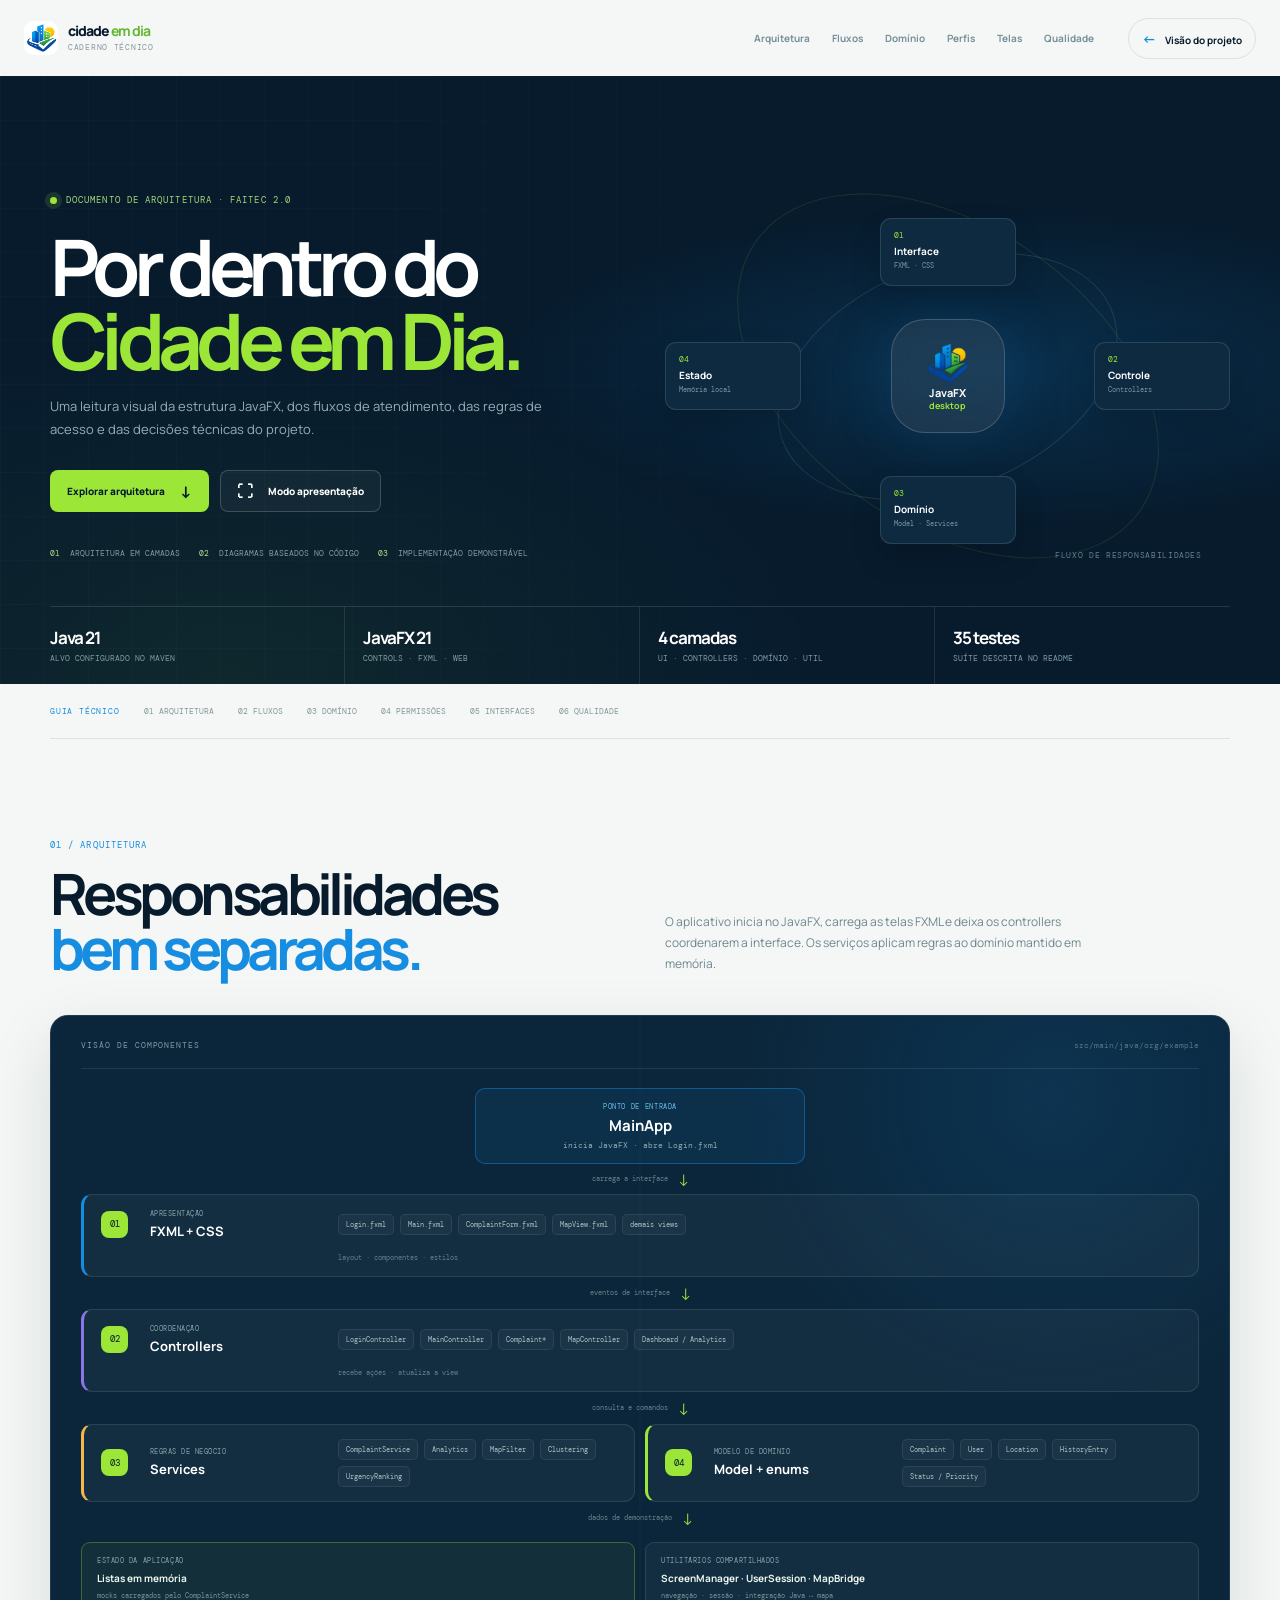
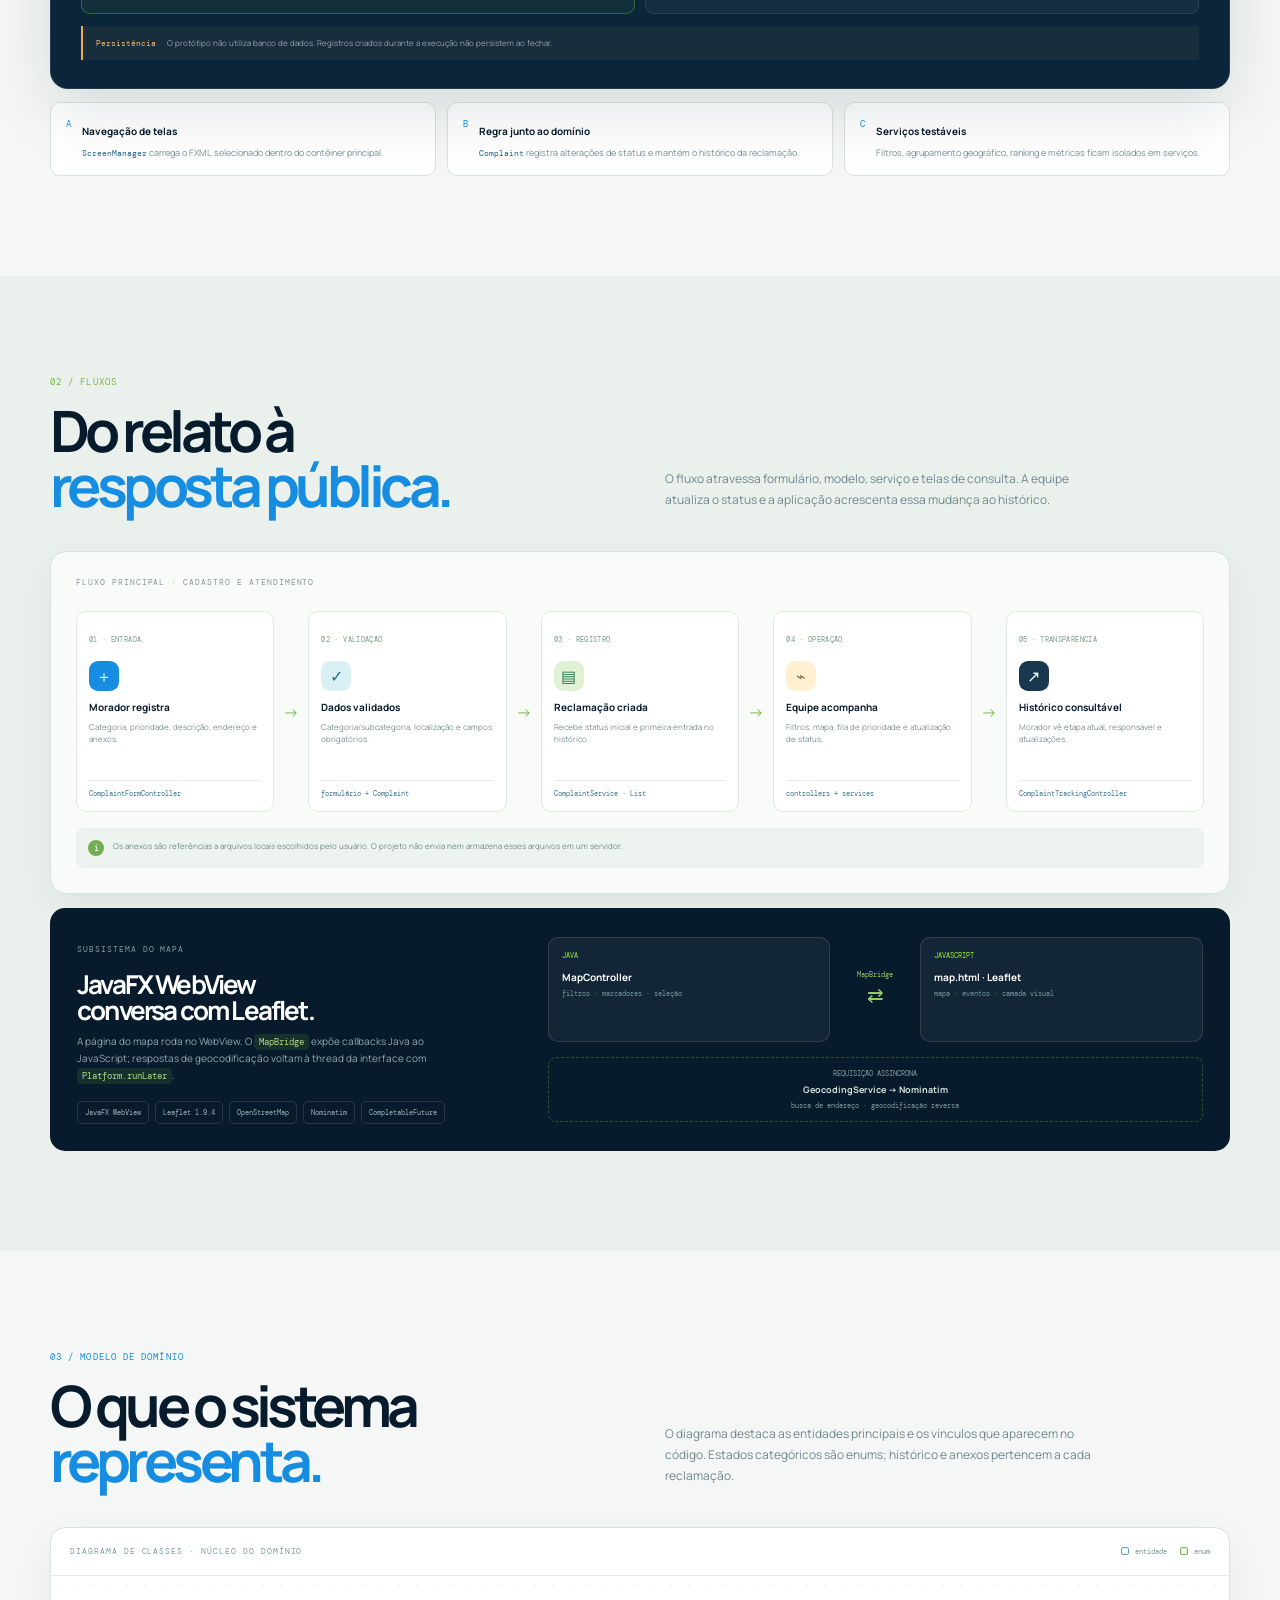
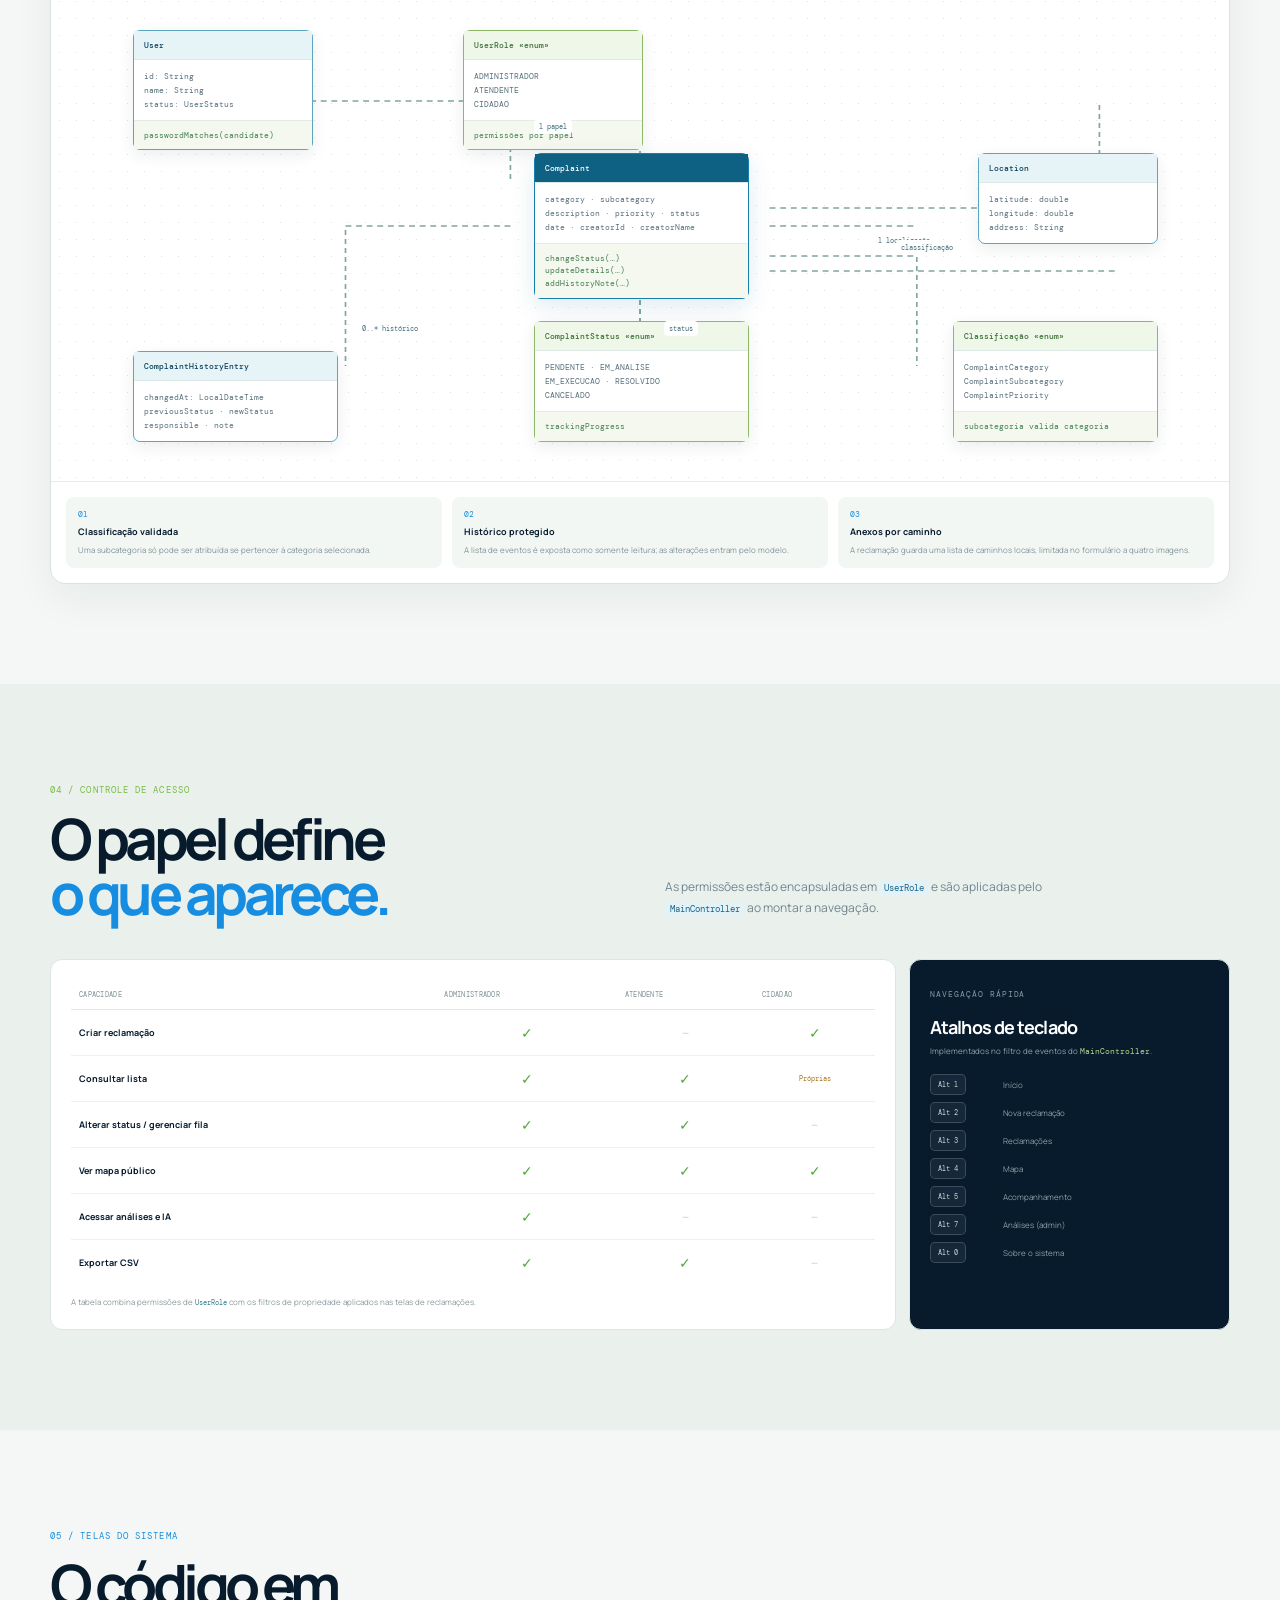
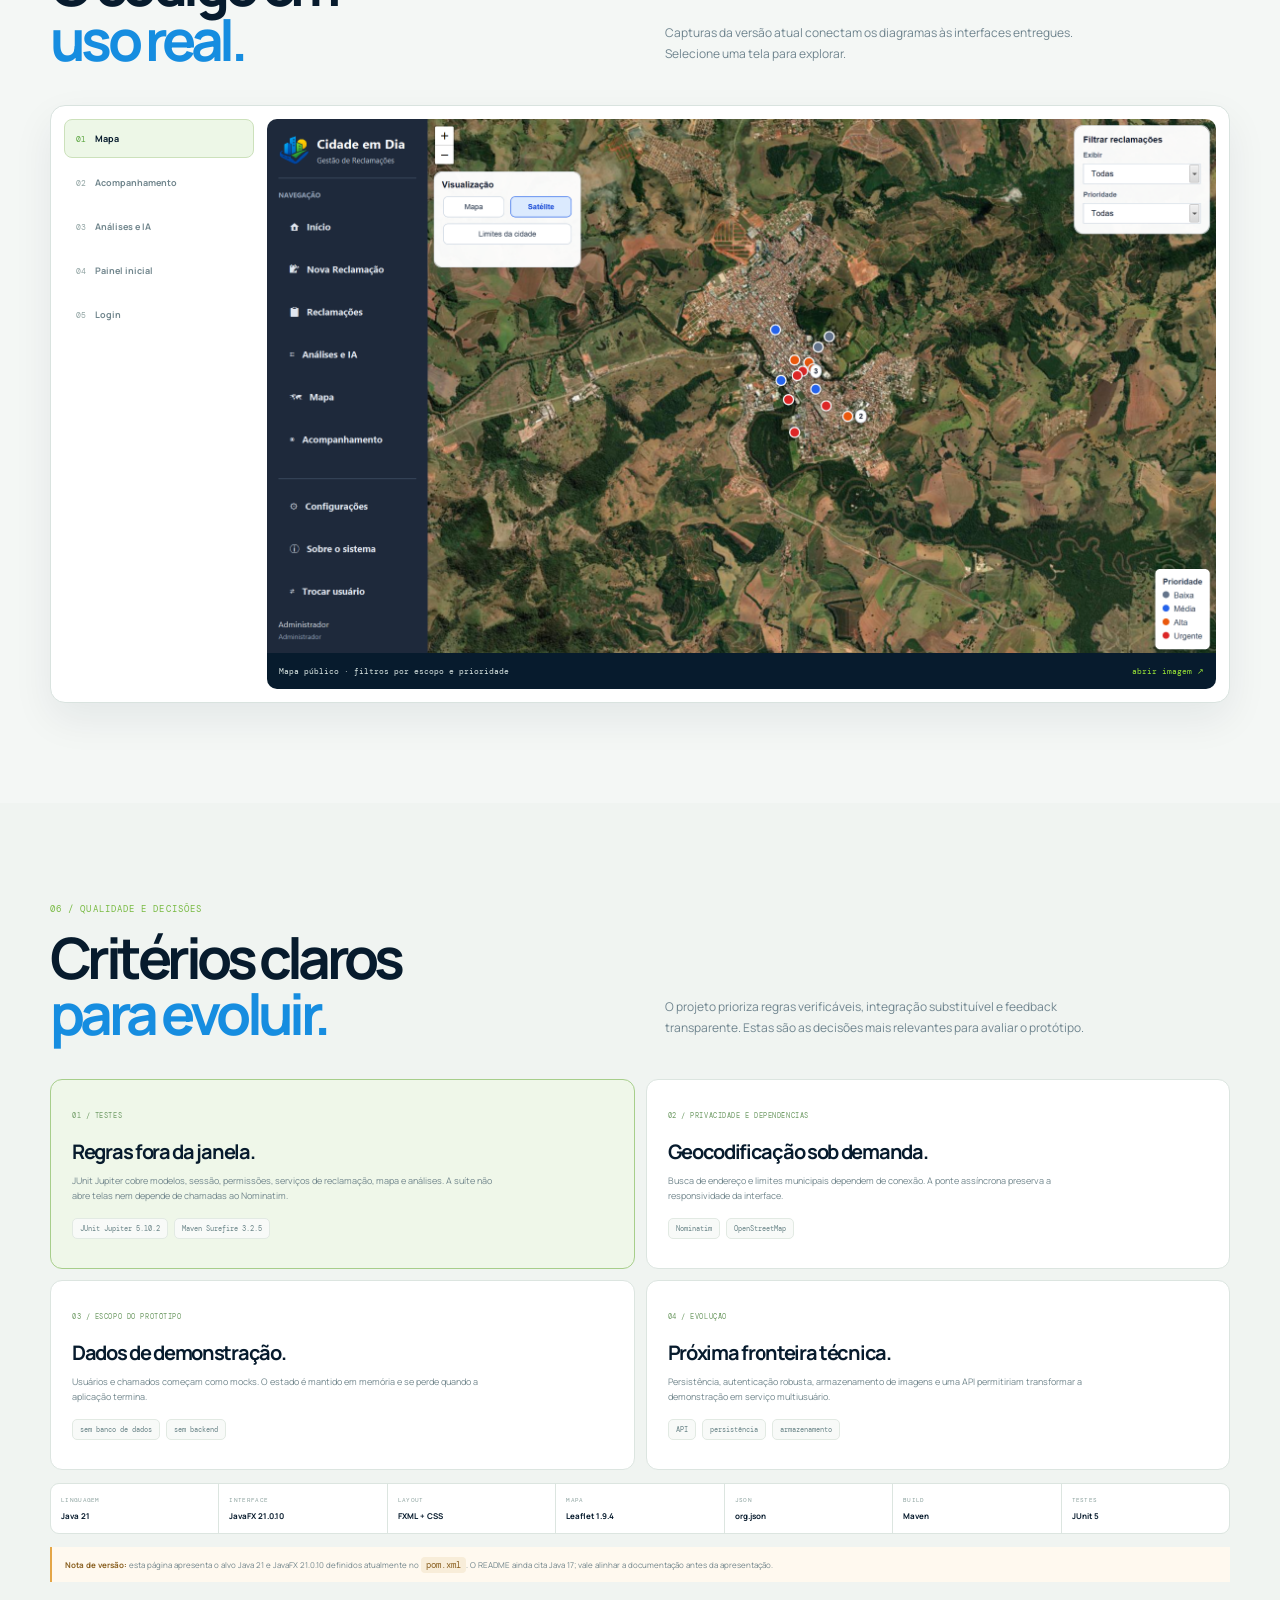
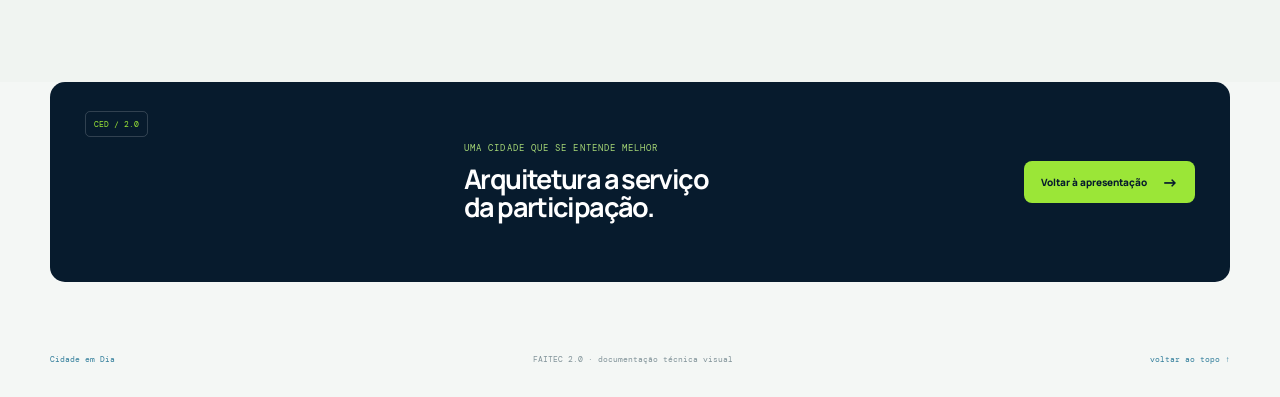
==== site/tecnico.html @ b96d5f88 "feat: add technical documentation and interactive screen viewer for Cidade em Dia project - Created " ====
<!doctype html>
<html lang="pt-BR">
  <head>
    <meta charset="UTF-8" />
    <meta name="viewport" content="width=device-width, initial-scale=1.0" />
    <meta name="description" content="Arquitetura, diagramas, modelos, fluxos e telas do projeto Cidade em Dia." />
    <meta name="theme-color" content="#071b2d" />
    <title>Visão técnica — Cidade em Dia</title>
    <link rel="stylesheet" href="tech.css" />
  </head>
  <body>
    <header class="tech-header">
      <a class="tech-brand" href="index.html" aria-label="Cidade em Dia — voltar ao site">
        <span class="tech-brand-icon"><img src="../src/main/resources/images/logoSemNome.png" alt="" /></span>
        <span>cidade <b>em dia</b><small>caderno técnico</small></span>
      </a>
      <button class="tech-menu-toggle" type="button" aria-expanded="false" aria-controls="tech-nav"><span></span><span></span><span></span><span class="sr-only">Abrir navegação</span></button>
      <nav class="tech-nav" id="tech-nav" aria-label="Navegação técnica">
        <a href="#arquitetura">Arquitetura</a><a href="#fluxos">Fluxos</a><a href="#dominio">Domínio</a><a href="#perfis">Perfis</a><a href="#telas">Telas</a><a href="#qualidade">Qualidade</a>
      </nav>
      <a class="back-link" href="index.html"><span aria-hidden="true">←</span> Visão do projeto</a>
    </header>

    <main>
      <section class="tech-hero" id="topo">
        <div class="hero-grid-lines" aria-hidden="true"></div>
        <div class="tech-shell hero-layout">
          <div class="hero-copy reveal">
            <div class="tech-eyebrow"><span></span> documento de arquitetura · faitec 2.0</div>
            <h1>Por dentro do<br /><em>Cidade em Dia.</em></h1>
            <p>Uma leitura visual da estrutura JavaFX, dos fluxos de atendimento, das regras de acesso e das decisões técnicas do projeto.</p>
            <div class="hero-buttons"><a class="tech-button tech-button-green" href="#arquitetura">Explorar arquitetura <span>↓</span></a><button class="tech-button tech-button-outline" type="button" id="presentation-toggle"><span>⛶</span> Modo apresentação</button></div>
            <div class="hero-meta"><span><i>01</i> arquitetura em camadas</span><span><i>02</i> diagramas baseados no código</span><span><i>03</i> implementação demonstrável</span></div>
          </div>
          <div class="hero-orbit reveal reveal-delay" aria-label="Resumo da arquitetura do sistema">
            <div class="orbit-ring ring-a"></div><div class="orbit-ring ring-b"></div>
            <div class="orbit-core"><img src="../src/main/resources/images/logoSemNome.png" alt="" /><span>JavaFX<br /><b>desktop</b></span></div>
            <div class="orbit-node node-view"><span>01</span><b>Interface</b><small>FXML · CSS</small></div>
            <div class="orbit-node node-control"><span>02</span><b>Controle</b><small>Controllers</small></div>
            <div class="orbit-node node-domain"><span>03</span><b>Domínio</b><small>Model · Services</small></div>
            <div class="orbit-node node-data"><span>04</span><b>Estado</b><small>Memória local</small></div>
            <span class="orbit-caption">fluxo de responsabilidades</span>
          </div>
        </div>
        <div class="tech-shell metric-rail reveal"><div><strong>Java 21</strong><span>alvo configurado no Maven</span></div><div><strong>JavaFX 21</strong><span>Controls · FXML · Web</span></div><div><strong>4 camadas</strong><span>UI · controllers · domínio · util</span></div><div><strong>35 testes</strong><span>suíte descrita no README</span></div></div>
      </section>

      <div class="tech-shell section-index"><span>GUIA TÉCNICO</span><a href="#arquitetura">01 arquitetura</a><a href="#fluxos">02 fluxos</a><a href="#dominio">03 domínio</a><a href="#perfis">04 permissões</a><a href="#telas">05 interfaces</a><a href="#qualidade">06 qualidade</a></div>

      <section class="tech-section tech-shell" id="arquitetura">
        <div class="section-intro reveal"><div class="tech-eyebrow eyebrow-blue">01 / arquitetura</div><h2>Responsabilidades<br /><em>bem separadas.</em></h2><p>O aplicativo inicia no JavaFX, carrega as telas FXML e deixa os controllers coordenarem a interface. Os serviços aplicam regras ao domínio mantido em memória.</p></div>
        <div class="architecture-board reveal">
          <div class="arch-top"><span class="board-label">VISÃO DE COMPONENTES</span><span class="board-path">src/main/java/org/example</span></div>
          <div class="arch-start"><span class="arch-step">PONTO DE ENTRADA</span><strong>MainApp</strong><small>inicia JavaFX · abre Login.fxml</small></div>
          <div class="arch-arrow down-arrow"><span>carrega a interface</span><i>↓</i></div>
          <div class="arch-layer layer-ui"><div class="layer-number">01</div><div class="layer-title"><span>APRESENTAÇÃO</span><strong>FXML + CSS</strong></div><div class="layer-items"><span>Login.fxml</span><span>Main.fxml</span><span>ComplaintForm.fxml</span><span>MapView.fxml</span><span>demais views</span></div><div class="layer-note">layout · componentes · estilos</div></div>
          <div class="arch-arrow"><span>eventos de interface</span><i>↓</i></div>
          <div class="arch-layer layer-controller"><div class="layer-number">02</div><div class="layer-title"><span>COORDENAÇÃO</span><strong>Controllers</strong></div><div class="layer-items"><span>LoginController</span><span>MainController</span><span>Complaint*</span><span>MapController</span><span>Dashboard / Analytics</span></div><div class="layer-note">recebe ações · atualiza a view</div></div>
          <div class="arch-arrow"><span>consulta e comandos</span><i>↓</i></div>
          <div class="arch-split">
            <div class="arch-layer layer-service"><div class="layer-number">03</div><div class="layer-title"><span>REGRAS DE NEGÓCIO</span><strong>Services</strong></div><div class="layer-items"><span>ComplaintService</span><span>Analytics</span><span>MapFilter</span><span>Clustering</span><span>UrgencyRanking</span></div></div>
            <div class="arch-layer layer-model"><div class="layer-number">04</div><div class="layer-title"><span>MODELO DE DOMÍNIO</span><strong>Model + enums</strong></div><div class="layer-items"><span>Complaint</span><span>User</span><span>Location</span><span>HistoryEntry</span><span>Status / Priority</span></div></div>
          </div>
          <div class="arch-arrow"><span>dados de demonstração</span><i>↓</i></div>
          <div class="arch-bottom">
            <div class="memory-node"><span>ESTADO DA APLICAÇÃO</span><strong>Listas em memória</strong><small>mocks carregados pelo ComplaintService</small></div>
            <div class="support-node"><span>UTILITÁRIOS COMPARTILHADOS</span><strong>ScreenManager · UserSession · MapBridge</strong><small>navegação · sessão · integração Java ↔ mapa</small></div>
          </div>
          <div class="arch-side-note"><b>Persistência</b><span>O protótipo não utiliza banco de dados. Registros criados durante a execução não persistem ao fechar.</span></div>
        </div>
        <div class="architecture-notes"><article><span>A</span><div><strong>Navegação de telas</strong><p><code>ScreenManager</code> carrega o FXML selecionado dentro do contêiner principal.</p></div></article><article><span>B</span><div><strong>Regra junto ao domínio</strong><p><code>Complaint</code> registra alterações de status e mantém o histórico da reclamação.</p></div></article><article><span>C</span><div><strong>Serviços testáveis</strong><p>Filtros, agrupamento geográfico, ranking e métricas ficam isolados em serviços.</p></div></article></div>
      </section>

      <section class="tech-section flow-section" id="fluxos"><div class="tech-shell">
        <div class="section-intro reveal"><div class="tech-eyebrow eyebrow-green">02 / fluxos</div><h2>Do relato à<br /><em>resposta pública.</em></h2><p>O fluxo atravessa formulário, modelo, serviço e telas de consulta. A equipe atualiza o status e a aplicação acrescenta essa mudança ao histórico.</p></div>
        <div class="flow-board reveal"><div class="board-label">FLUXO PRINCIPAL · CADASTRO E ATENDIMENTO</div><div class="flow-steps"><article class="flow-step"><span>01 · ENTRADA</span><div class="flow-icon icon-citizen">＋</div><strong>Morador registra</strong><p>Categoria, prioridade, descrição, endereço e anexos.</p><small>ComplaintFormController</small></article><i class="flow-connector">→</i><article class="flow-step"><span>02 · VALIDAÇÃO</span><div class="flow-icon icon-form">✓</div><strong>Dados validados</strong><p>Categoria/subcategoria, localização e campos obrigatórios.</p><small>formulário + Complaint</small></article><i class="flow-connector">→</i><article class="flow-step"><span>03 · REGISTRO</span><div class="flow-icon icon-service">▤</div><strong>Reclamação criada</strong><p>Recebe status inicial e primeira entrada no histórico.</p><small>ComplaintService · List</small></article><i class="flow-connector">→</i><article class="flow-step"><span>04 · OPERAÇÃO</span><div class="flow-icon icon-team">⌁</div><strong>Equipe acompanha</strong><p>Filtros, mapa, fila de prioridade e atualização de status.</p><small>controllers + services</small></article><i class="flow-connector">→</i><article class="flow-step"><span>05 · TRANSPARÊNCIA</span><div class="flow-icon icon-public">↗</div><strong>Histórico consultável</strong><p>Morador vê etapa atual, responsável e atualizações.</p><small>ComplaintTrackingController</small></article></div>
          <div class="flow-footnote"><span class="footnote-mark">i</span><span>Os anexos são referências a arquivos locais escolhidos pelo usuário. O projeto não envia nem armazena esses arquivos em um servidor.</span></div>
        </div>
        <div class="map-integration reveal"><div class="map-integration-copy"><span class="board-label">SUBSISTEMA DO MAPA</span><h3>JavaFX WebView<br />conversa com Leaflet.</h3><p>A página do mapa roda no WebView. O <code>MapBridge</code> expõe callbacks Java ao JavaScript; respostas de geocodificação voltam à thread da interface com <code>Platform.runLater</code>.</p><div class="integration-tags"><span>JavaFX WebView</span><span>Leaflet 1.9.4</span><span>OpenStreetMap</span><span>Nominatim</span><span>CompletableFuture</span></div></div>
          <div class="bridge-diagram"><div class="bridge-box bridge-java"><span>JAVA</span><strong>MapController</strong><small>filtros · marcadores · seleção</small></div><div class="bridge-link"><span>MapBridge</span><i>⇄</i></div><div class="bridge-box bridge-web"><span>JAVASCRIPT</span><strong>map.html · Leaflet</strong><small>mapa · eventos · camada visual</small></div><div class="bridge-service"><span>REQUISIÇÃO ASSÍNCRONA</span><strong>GeocodingService → Nominatim</strong><small>busca de endereço · geocodificação reversa</small></div></div>
        </div>
      </div></section>

      <section class="tech-section tech-shell" id="dominio">
        <div class="section-intro reveal"><div class="tech-eyebrow eyebrow-blue">03 / modelo de domínio</div><h2>O que o sistema<br /><em>representa.</em></h2><p>O diagrama destaca as entidades principais e os vínculos que aparecem no código. Estados categóricos são enums; histórico e anexos pertencem a cada reclamação.</p></div>
        <div class="uml-board reveal"><div class="uml-toolbar"><span class="board-label">DIAGRAMA DE CLASSES · NÚCLEO DO DOMÍNIO</span><span class="uml-legend"><i></i> entidade <i></i> enum</span></div>
          <div class="uml-canvas" role="img" aria-label="Diagrama UML: User tem papel UserRole; Complaint contém Location, histórico e anexos, e referencia enums de categoria, subcategoria, prioridade e status.">
            <svg class="uml-lines" viewBox="0 0 1000 505" preserveAspectRatio="none" aria-hidden="true"><path d="M220 125 H390 V205"/><path d="M500 130 V190"/><path d="M610 250 H735"/><path d="M500 315 V390"/><path d="M390 250 H250 V390"/><path d="M610 280 H735 V390"/><path d="M500 315 V390 H500"/><path d="M610 232 H890 V125"/><path d="M610 295 H905 V295"/></svg>
            <article class="uml-class user-class"><header>User</header><p>id: String<br />name: String<br />status: UserStatus</p><footer>passwordMatches(candidate)</footer></article>
            <article class="uml-class enum-class role-class"><header>UserRole «enum»</header><p>ADMINISTRADOR<br />ATENDENTE<br />CIDADAO</p><footer>permissões por papel</footer></article>
            <article class="uml-class complaint-class"><header>Complaint</header><p>category · subcategory<br />description · priority · status<br />date · creatorId · creatorName</p><footer>changeStatus(…)<br />updateDetails(…)<br />addHistoryNote(…)</footer></article>
            <article class="uml-class location-class"><header>Location</header><p>latitude: double<br />longitude: double<br />address: String</p></article>
            <article class="uml-class history-class"><header>ComplaintHistoryEntry</header><p>changedAt: LocalDateTime<br />previousStatus · newStatus<br />responsible · note</p></article>
            <article class="uml-class enum-class status-class"><header>ComplaintStatus «enum»</header><p>PENDENTE · EM_ANALISE<br />EM_EXECUCAO · RESOLVIDO<br />CANCELADO</p><footer>trackingProgress</footer></article>
            <article class="uml-class enum-class classification-class"><header>Classificação «enum»</header><p>ComplaintCategory<br />ComplaintSubcategory<br />ComplaintPriority</p><footer>subcategoria valida categoria</footer></article>
            <span class="uml-relation rel-role">1 papel</span><span class="uml-relation rel-location">1 localização</span><span class="uml-relation rel-history">0..* histórico</span><span class="uml-relation rel-status">status</span><span class="uml-relation rel-classification">classificação</span>
          </div>
          <div class="uml-mobile-notice">Deslize horizontalmente para explorar o diagrama.</div>
          <div class="model-rules"><article><span>01</span><strong>Classificação validada</strong><p>Uma subcategoria só pode ser atribuída se pertencer à categoria selecionada.</p></article><article><span>02</span><strong>Histórico protegido</strong><p>A lista de eventos é exposta como somente leitura; as alterações entram pelo modelo.</p></article><article><span>03</span><strong>Anexos por caminho</strong><p>A reclamação guarda uma lista de caminhos locais, limitada no formulário a quatro imagens.</p></article></div>
        </div>
      </section>

      <section class="tech-section permissions-section" id="perfis"><div class="tech-shell">
        <div class="section-intro reveal"><div class="tech-eyebrow eyebrow-green">04 / controle de acesso</div><h2>O papel define<br /><em>o que aparece.</em></h2><p>As permissões estão encapsuladas em <code>UserRole</code> e são aplicadas pelo <code>MainController</code> ao montar a navegação.</p></div>
        <div class="permission-layout reveal"><div class="permission-table-wrap"><table class="permission-table"><thead><tr><th>CAPACIDADE</th><th>ADMINISTRADOR</th><th>ATENDENTE</th><th>CIDADÃO</th></tr></thead><tbody><tr><td>Criar reclamação</td><td class="yes">✓</td><td class="no">—</td><td class="yes">✓</td></tr><tr><td>Consultar lista</td><td class="yes">✓</td><td class="yes">✓</td><td class="limited">Próprias</td></tr><tr><td>Alterar status / gerenciar fila</td><td class="yes">✓</td><td class="yes">✓</td><td class="no">—</td></tr><tr><td>Ver mapa público</td><td class="yes">✓</td><td class="yes">✓</td><td class="yes">✓</td></tr><tr><td>Acessar análises e IA</td><td class="yes">✓</td><td class="no">—</td><td class="no">—</td></tr><tr><td>Exportar CSV</td><td class="yes">✓</td><td class="yes">✓</td><td class="no">—</td></tr></tbody></table><p class="table-caption">A tabela combina permissões de <code>UserRole</code> com os filtros de propriedade aplicados nas telas de reclamações.</p></div>
          <aside class="shortcut-card"><span class="board-label">NAVEGAÇÃO RÁPIDA</span><h3>Atalhos de teclado</h3><p>Implementados no filtro de eventos do <code>MainController</code>.</p><div class="shortcut-grid"><kbd>Alt 1</kbd><span>Início</span><kbd>Alt 2</kbd><span>Nova reclamação</span><kbd>Alt 3</kbd><span>Reclamações</span><kbd>Alt 4</kbd><span>Mapa</span><kbd>Alt 5</kbd><span>Acompanhamento</span><kbd>Alt 7</kbd><span>Análises (admin)</span><kbd>Alt 0</kbd><span>Sobre o sistema</span></div></aside></div>
      </div></section>

      <section class="tech-section tech-shell" id="telas">
        <div class="section-intro reveal"><div class="tech-eyebrow eyebrow-blue">05 / telas do sistema</div><h2>O código em<br /><em>uso real.</em></h2><p>Capturas da versão atual conectam os diagramas às interfaces entregues. Selecione uma tela para explorar.</p></div>
        <div class="screen-gallery reveal"><div class="screen-picker" role="tablist" aria-label="Telas do Cidade em Dia">
          <button class="screen-tab is-active" type="button" role="tab" aria-selected="true" data-screen="mapa"><span>01</span> Mapa</button><button class="screen-tab" type="button" role="tab" aria-selected="false" data-screen="acompanhamento"><span>02</span> Acompanhamento</button><button class="screen-tab" type="button" role="tab" aria-selected="false" data-screen="analisesIA"><span>03</span> Análises e IA</button><button class="screen-tab" type="button" role="tab" aria-selected="false" data-screen="inicial"><span>04</span> Painel inicial</button><button class="screen-tab" type="button" role="tab" aria-selected="false" data-screen="login"><span>05</span> Login</button>
          </div><figure class="screen-viewer"><img id="active-screen" src="img/mapa.png" alt="Captura de tela do mapa do Cidade em Dia" /><figcaption><span id="screen-caption">Mapa público · filtros por escopo e prioridade</span><a id="screen-open" href="img/mapa.png" target="_blank" rel="noopener">abrir imagem ↗</a></figcaption></figure></div>
      </section>

      <section class="tech-section quality-section" id="qualidade"><div class="tech-shell">
        <div class="section-intro reveal"><div class="tech-eyebrow eyebrow-green">06 / qualidade e decisões</div><h2>Critérios claros<br /><em>para evoluir.</em></h2><p>O projeto prioriza regras verificáveis, integração substituível e feedback transparente. Estas são as decisões mais relevantes para avaliar o protótipo.</p></div>
        <div class="quality-grid reveal"><article class="quality-card quality-highlight"><span class="quality-index">01 / TESTES</span><h3>Regras fora da janela.</h3><p>JUnit Jupiter cobre modelos, sessão, permissões, serviços de reclamação, mapa e análises. A suíte não abre telas nem depende de chamadas ao Nominatim.</p><div class="quality-tags"><span>JUnit Jupiter 5.10.2</span><span>Maven Surefire 3.2.5</span></div></article><article class="quality-card"><span class="quality-index">02 / PRIVACIDADE E DEPENDÊNCIAS</span><h3>Geocodificação sob demanda.</h3><p>Busca de endereço e limites municipais dependem de conexão. A ponte assíncrona preserva a responsividade da interface.</p><div class="quality-tags"><span>Nominatim</span><span>OpenStreetMap</span></div></article><article class="quality-card"><span class="quality-index">03 / ESCOPO DO PROTÓTIPO</span><h3>Dados de demonstração.</h3><p>Usuários e chamados começam como mocks. O estado é mantido em memória e se perde quando a aplicação termina.</p><div class="quality-tags"><span>sem banco de dados</span><span>sem backend</span></div></article><article class="quality-card"><span class="quality-index">04 / EVOLUÇÃO</span><h3>Próxima fronteira técnica.</h3><p>Persistência, autenticação robusta, armazenamento de imagens e uma API permitiriam transformar a demonstração em serviço multiusuário.</p><div class="quality-tags"><span>API</span><span>persistência</span><span>armazenamento</span></div></article></div>
        <div class="stack-strip"><div><span>LINGUAGEM</span><strong>Java 21</strong></div><div><span>INTERFACE</span><strong>JavaFX 21.0.10</strong></div><div><span>LAYOUT</span><strong>FXML + CSS</strong></div><div><span>MAPA</span><strong>Leaflet 1.9.4</strong></div><div><span>JSON</span><strong>org.json</strong></div><div><span>BUILD</span><strong>Maven</strong></div><div><span>TESTES</span><strong>JUnit 5</strong></div></div>
        <p class="version-note"><b>Nota de versão:</b> esta página apresenta o alvo Java 21 e JavaFX 21.0.10 definidos atualmente no <code>pom.xml</code>. O README ainda cita Java 17; vale alinhar a documentação antes da apresentação.</p>
      </div></section>

      <section class="tech-closing tech-shell reveal"><span class="closing-mark">CED / 2.0</span><div><div class="tech-eyebrow eyebrow-green">uma cidade que se entende melhor</div><h2>Arquitetura a serviço<br />da participação.</h2></div><a href="index.html" class="tech-button tech-button-green">Voltar à apresentação <span>→</span></a></section>
    </main>

    <footer class="tech-footer tech-shell"><a href="index.html">Cidade em Dia</a><span>FAITEC 2.0 · documentação técnica visual</span><a href="#topo">voltar ao topo ↑</a></footer>
    <script src="tech.js"></script>
  </body>
</html>
---- site/tech.css ----
@import url('https://fonts.googleapis.com/css2?family=DM+Mono:wght@400;500&family=Manrope:wght@400;500;600;700;800&display=swap');

:root{--t-ink:#092239;--t-navy:#071b2d;--t-blue:#168de0;--t-green:#9be637;--t-green-dark:#307e45;--t-paper:#f4f7f5;--t-white:#fff;--t-muted:#70858f;--t-line:#d9e3df;--t-mono:'DM Mono',Consolas,monospace;--t-sans:'Manrope','Segoe UI',sans-serif;--t-shadow:0 22px 65px rgba(4,28,45,.12)}
*{box-sizing:border-box}html{scroll-behavior:smooth;scroll-padding-top:94px}body{margin:0;color:var(--t-ink);background:var(--t-paper);font-family:var(--t-sans);-webkit-font-smoothing:antialiased}a{color:inherit;text-decoration:none}button{font:inherit;cursor:pointer}.sr-only{position:absolute;width:1px;height:1px;padding:0;margin:-1px;overflow:hidden;clip:rect(0,0,0,0);white-space:nowrap;border:0}.tech-shell{width:min(1180px,calc(100% - 64px));margin-inline:auto}
.tech-header{height:76px;width:min(1280px,calc(100% - 48px));display:flex;align-items:center;gap:34px;margin:auto;position:relative;z-index:20}.tech-brand{display:flex;align-items:center;gap:10px;flex-shrink:0;color:var(--t-navy);font-size:14px;font-weight:800;line-height:.95;letter-spacing:-.07em}.tech-brand b{color:#62b72e}.tech-brand small{display:block;margin-top:5px;color:#8799a0;font:8px var(--t-mono);letter-spacing:.09em;text-transform:uppercase}.tech-brand-icon{width:34px;height:34px;display:grid;place-items:center;border-radius:9px;background:white}.tech-brand-icon img{width:31px;height:31px;object-fit:contain}.tech-nav{display:flex;align-items:center;gap:22px;margin-left:auto}.tech-nav a,.back-link{color:#78909a;font-size:10px;font-weight:700;transition:color .2s}.tech-nav a:hover,.tech-nav a.is-active,.back-link:hover{color:var(--t-blue)}.back-link{padding:10px 13px;border:1px solid var(--t-line);border-radius:25px;color:var(--t-navy);white-space:nowrap}.back-link span{margin-right:7px;color:var(--t-blue);font-size:14px}.tech-menu-toggle{display:none}
.tech-hero{position:relative;overflow:hidden;padding:70px 0 0;color:white;background:var(--t-navy)}.hero-grid-lines{position:absolute;inset:0;opacity:.12;background-image:linear-gradient(rgba(255,255,255,.17) 1px,transparent 1px),linear-gradient(90deg,rgba(255,255,255,.17) 1px,transparent 1px);background-size:44px 44px;mask-image:linear-gradient(90deg,black,transparent 88%)}.tech-hero:after{content:'';position:absolute;inset:0;background:radial-gradient(ellipse at 78% 48%,rgba(20,141,224,.18),transparent 35%),radial-gradient(ellipse at 18% 100%,rgba(108,189,48,.08),transparent 40%);pointer-events:none}.hero-layout{min-height:460px;display:grid;grid-template-columns:1fr 1fr;align-items:center;gap:50px;position:relative;z-index:1}.tech-eyebrow{display:flex;align-items:center;gap:9px;color:#a7d877;font:9px var(--t-mono);letter-spacing:.12em;text-transform:uppercase}.tech-eyebrow>span{width:7px;height:7px;border-radius:50%;background:var(--t-green);box-shadow:0 0 0 5px rgba(155,230,55,.13)}.eyebrow-blue{color:var(--t-blue)}.eyebrow-green{color:#78ba42}.hero-copy h1{margin:24px 0 18px;font-size:clamp(48px,6.4vw,78px);line-height:.94;letter-spacing:-.085em}.hero-copy h1 em{color:var(--t-green);font-style:normal}.hero-copy>p{max-width:520px;color:#96aeb7;font-size:13px;line-height:1.8}.hero-buttons{display:flex;gap:11px;margin-top:28px}.tech-button{min-height:42px;display:inline-flex;align-items:center;justify-content:center;gap:15px;padding:0 16px;border:1px solid transparent;border-radius:8px;font-size:10px;font-weight:800;transition:transform .2s,background .2s}.tech-button:hover{transform:translateY(-2px)}.tech-button span{font-size:16px}.tech-button-green{color:var(--t-navy);background:var(--t-green)}.tech-button-green:hover{background:#b5fa61}.tech-button-outline{color:white;border-color:rgba(255,255,255,.18);background:rgba(255,255,255,.04)}.tech-button-outline:hover{background:rgba(255,255,255,.1)}.hero-meta{display:flex;flex-wrap:wrap;gap:19px;margin-top:36px;color:#8099a3;font:8px var(--t-mono);text-transform:uppercase}.hero-meta i{margin-right:5px;color:#badc90;font-style:normal}
.hero-orbit{height:410px;position:relative;display:grid;place-items:center}.orbit-ring{position:absolute;border:1px solid rgba(127,174,169,.18);border-radius:50%;transform:rotate(-22deg)}.ring-a{width:355px;height:225px}.ring-b{width:470px;height:300px;transform:rotate(35deg);border-color:rgba(155,230,55,.12)}.orbit-core{width:114px;height:114px;display:flex;flex-direction:column;align-items:center;justify-content:center;gap:3px;position:relative;z-index:2;border:1px solid rgba(255,255,255,.18);border-radius:34px;color:white;background:rgba(255,255,255,.08);box-shadow:0 0 65px rgba(22,141,224,.16);font-size:11px;font-weight:700;line-height:1.05;text-align:center;backdrop-filter:blur(12px)}.orbit-core img{width:42px;height:42px;object-fit:contain}.orbit-core b{color:var(--t-green);font-size:9px}.orbit-node{width:136px;min-height:68px;position:absolute;z-index:3;padding:11px 13px;border:1px solid rgba(255,255,255,.12);border-radius:11px;background:#0d2a40;box-shadow:0 14px 30px rgba(0,0,0,.15)}.orbit-node span,.orbit-node b,.orbit-node small{display:block}.orbit-node span{color:var(--t-green);font:8px var(--t-mono)}.orbit-node b{margin-top:4px;color:white;font-size:10px}.orbit-node small{margin-top:3px;color:#78939e;font:7px var(--t-mono)}.node-view{top:47px;left:calc(50% - 68px)}.node-control{top:50%;right:0;transform:translateY(-50%)}.node-domain{bottom:37px;left:calc(50% - 68px)}.node-data{top:50%;left:0;transform:translateY(-50%)}.orbit-caption{position:absolute;right:5%;bottom:21px;color:#63818c;font:8px var(--t-mono);letter-spacing:.08em;text-transform:uppercase}.metric-rail{position:relative;z-index:2;display:grid;grid-template-columns:repeat(4,1fr);border-top:1px solid rgba(255,255,255,.12)}.metric-rail>div{padding:19px 18px 21px;border-right:1px solid rgba(255,255,255,.1)}.metric-rail>div:first-child{padding-left:0}.metric-rail>div:last-child{border:0}.metric-rail strong,.metric-rail span{display:block}.metric-rail strong{color:white;font-size:17px;letter-spacing:-.06em}.metric-rail span{margin-top:4px;color:#7e9aa4;font:8px var(--t-mono);text-transform:uppercase}
.section-index{height:55px;display:flex;align-items:center;gap:24px;overflow:auto;border-bottom:1px solid var(--t-line);color:#84979b;white-space:nowrap}.section-index span{color:var(--t-blue);font:8px var(--t-mono);letter-spacing:.1em}.section-index a{font:8px var(--t-mono);text-transform:uppercase;transition:color .2s}.section-index a:hover{color:var(--t-blue)}.tech-section{padding-top:100px;padding-bottom:100px}.section-intro{display:grid;grid-template-columns:1fr 1fr;column-gap:50px;align-items:end;margin-bottom:38px}.section-intro .tech-eyebrow{grid-column:1/-1}.section-intro h2{margin:15px 0 0;color:var(--t-navy);font-size:clamp(40px,5vw,57px);line-height:.97;letter-spacing:-.08em}.section-intro h2 em{color:var(--t-blue);font-style:normal}.section-intro>p{max-width:440px;margin:0 0 3px;color:var(--t-muted);font-size:12px;line-height:1.75}.section-intro code,.map-integration code,.version-note code{padding:2px 5px;border-radius:4px;color:#17668d;background:#e4f1f5;font:9px var(--t-mono)}
.architecture-board{position:relative;overflow:hidden;padding:24px 30px 28px;border:1px solid rgba(255,255,255,.09);border-radius:18px;color:white;background:#0b263b;box-shadow:var(--t-shadow)}.architecture-board:before{content:'';position:absolute;inset:0;background:radial-gradient(circle at 85% 12%,rgba(22,141,224,.13),transparent 27%),linear-gradient(90deg,transparent 49.9%,rgba(255,255,255,.025) 50%,transparent 50.1%);pointer-events:none}.arch-top{display:flex;justify-content:space-between;position:relative;padding-bottom:18px;border-bottom:1px solid rgba(255,255,255,.09)}.board-label{color:#8299a4;font:8px var(--t-mono);letter-spacing:.12em}.board-path{color:#567682;font:8px var(--t-mono)}.arch-start{width:min(330px,100%);position:relative;margin:19px auto 0;padding:13px 17px;border:1px solid rgba(22,141,224,.45);border-radius:10px;background:rgba(22,141,224,.09);text-align:center}.arch-step,.arch-start strong,.arch-start small{display:block}.arch-step{color:#69bde7;font:7px var(--t-mono);letter-spacing:.09em}.arch-start strong{margin:4px 0;color:white;font-size:15px}.arch-start small{color:#91a9b0;font:8px var(--t-mono)}.arch-arrow{height:32px;display:flex;align-items:center;justify-content:center;gap:10px;position:relative;color:#66818a}.arch-arrow span{font:7px var(--t-mono)}.arch-arrow i{color:var(--t-green);font-style:normal;font-size:16px}.down-arrow{height:30px}.arch-layer{position:relative;display:grid;grid-template-columns:36px 175px 1fr;align-items:center;gap:13px;padding:14px 17px;border:1px solid rgba(255,255,255,.1);border-radius:11px;background:rgba(255,255,255,.035)}.layer-number{width:27px;height:27px;display:grid;place-items:center;border-radius:8px;color:var(--t-navy);background:var(--t-green);font:9px var(--t-mono)}.layer-title span,.layer-title strong{display:block}.layer-title span{color:#86a0a7;font:7px var(--t-mono);letter-spacing:.07em}.layer-title strong{margin-top:4px;color:white;font-size:13px}.layer-items{display:flex;flex-wrap:wrap;gap:6px}.layer-items span{padding:5px 7px;border:1px solid rgba(255,255,255,.08);border-radius:5px;color:#abc0c4;background:rgba(255,255,255,.035);font:7px var(--t-mono)}.layer-note{grid-column:3;color:#63808a;font:7px var(--t-mono)}.layer-ui{border-left:3px solid var(--t-blue)}.layer-controller{border-left:3px solid #8c75e6}.arch-split{display:grid;grid-template-columns:1fr 1fr;gap:10px}.layer-service{border-left:3px solid #f4b64d}.layer-model{border-left:3px solid var(--t-green)}.arch-bottom{display:grid;grid-template-columns:1fr 1fr;gap:10px;margin-top:8px}.memory-node,.support-node{padding:13px 15px;border:1px solid rgba(255,255,255,.1);border-radius:9px;background:rgba(255,255,255,.035)}.memory-node{border-color:rgba(155,230,55,.3);background:rgba(155,230,55,.055)}.memory-node span,.support-node span,.memory-node strong,.support-node strong,.memory-node small,.support-node small{display:block}.memory-node span,.support-node span{color:#87a2a9;font:7px var(--t-mono);letter-spacing:.08em}.memory-node strong,.support-node strong{margin:6px 0;color:#edf6ef;font-size:10px}.memory-node small,.support-node small{color:#759098;font:7px var(--t-mono)}.arch-side-note{display:flex;align-items:baseline;gap:11px;margin-top:12px;padding:11px 13px;border-left:2px solid #f0aa49;background:rgba(240,170,73,.06)}.arch-side-note b{flex-shrink:0;color:#f2bd73;font:8px var(--t-mono)}.arch-side-note span{color:#8ea4a9;font-size:8px;line-height:1.55}.architecture-notes{display:grid;grid-template-columns:repeat(3,1fr);gap:11px;margin-top:13px}.architecture-notes article{display:flex;gap:11px;padding:15px;border:1px solid var(--t-line);border-radius:10px;background:white}.architecture-notes article>span{color:var(--t-blue);font:9px var(--t-mono)}.architecture-notes strong{color:var(--t-navy);font-size:10px}.architecture-notes p{margin:6px 0 0;color:#789096;font-size:9px;line-height:1.55}.architecture-notes code{color:#17668d;font:8px var(--t-mono)}
.flow-section{background:#eaf1ed}.flow-board{padding:25px;border:1px solid #d8e3dd;border-radius:16px;background:#f9fbf9;box-shadow:0 12px 35px rgba(9,34,57,.06)}.flow-board>.board-label{display:block;margin-bottom:24px}.flow-steps{display:flex;align-items:stretch;gap:9px}.flow-step{flex:1;min-width:0;padding:13px 12px;border:1px solid #e0e9e3;border-radius:10px;background:white}.flow-step>span{color:#7b9b86;font:7px var(--t-mono);letter-spacing:.05em}.flow-icon{width:30px;height:30px;display:grid;place-items:center;margin:14px 0 10px;border-radius:9px;font-size:16px}.icon-citizen{color:#fff;background:#168de0}.icon-form{color:#226f8a;background:#d9f0f5}.icon-service{color:#277b4d;background:#e0f1d5}.icon-team{color:#8b6632;background:#fff0d2}.icon-public{color:white;background:#193850}.flow-step strong{display:block;color:var(--t-navy);font-size:10px;line-height:1.25}.flow-step p{min-height:49px;margin:7px 0 10px;color:#7a9092;font-size:8px;line-height:1.5}.flow-step small{display:block;padding-top:8px;border-top:1px solid #e7eeea;color:#3c7691;font:7px var(--t-mono)}.flow-connector{align-self:center;color:#7cb851;font-size:16px;font-style:normal}.flow-footnote{display:flex;align-items:flex-start;gap:9px;margin-top:16px;padding:12px;border-radius:8px;color:#71888d;background:#edf4ef;font-size:8px;line-height:1.6}.footnote-mark{width:16px;height:16px;display:grid;place-items:center;flex-shrink:0;border-radius:50%;color:white;background:#76ad54;font:9px var(--t-mono)}.map-integration{display:grid;grid-template-columns:.8fr 1.2fr;gap:34px;align-items:center;margin-top:14px;padding:27px;border-radius:15px;color:white;background:var(--t-navy)}.map-integration-copy h3{margin:14px 0 10px;font-size:26px;line-height:1;letter-spacing:-.07em}.map-integration-copy p{max-width:400px;color:#91a9af;font-size:10px;line-height:1.7}.map-integration-copy code{color:#b2da87;background:rgba(155,230,55,.1)}.integration-tags{display:flex;flex-wrap:wrap;gap:6px;margin-top:17px}.integration-tags span{padding:6px 7px;border:1px solid rgba(255,255,255,.12);border-radius:5px;color:#9db2b3;font:7px var(--t-mono)}.bridge-diagram{display:grid;grid-template-columns:1fr 80px 1fr;align-items:center;gap:5px}.bridge-box{min-height:105px;padding:13px;border:1px solid rgba(255,255,255,.12);border-radius:10px;background:rgba(255,255,255,.05)}.bridge-box>span,.bridge-box strong,.bridge-box small{display:block}.bridge-box>span{color:var(--t-green);font:7px var(--t-mono)}.bridge-box strong{margin:10px 0 5px;color:white;font-size:10px}.bridge-box small{color:#78969d;font:7px var(--t-mono);line-height:1.5}.bridge-link{display:flex;flex-direction:column;align-items:center;gap:3px;color:#97c96a;font:7px var(--t-mono)}.bridge-link i{font-size:20px;font-style:normal}.bridge-service{grid-column:1/-1;margin-top:10px;padding:11px;border:1px dashed rgba(155,230,55,.26);border-radius:8px;text-align:center}.bridge-service span,.bridge-service strong,.bridge-service small{display:block}.bridge-service span{color:#82999e;font:7px var(--t-mono)}.bridge-service strong{margin:5px 0;color:#d5e4d8;font-size:9px}.bridge-service small{color:#82999e;font:7px var(--t-mono)}
.uml-board{overflow:hidden;border:1px solid var(--t-line);border-radius:15px;background:white;box-shadow:0 15px 40px rgba(9,34,57,.06)}.uml-toolbar{height:48px;display:flex;align-items:center;justify-content:space-between;padding:0 19px;border-bottom:1px solid #e6ece8}.uml-legend{display:flex;align-items:center;gap:6px;color:#819399;font:7px var(--t-mono)}.uml-legend i{width:8px;height:8px;border:1px solid #5ea4c0;border-radius:2px}.uml-legend i:nth-of-type(2){margin-left:7px;border-color:#78ad54;background:#edf7e6}.uml-canvas{height:505px;min-width:760px;position:relative;overflow:hidden;background-image:radial-gradient(#dbe5df .8px,transparent .8px);background-size:17px 17px}.uml-lines{width:100%;height:100%;position:absolute;inset:0}.uml-lines path{fill:none;stroke:#81a4a1;stroke-width:1.4;stroke-dasharray:5 4}.uml-class{position:absolute;width:180px;border:1px solid #5ca5c1;border-radius:7px;background:#fff;box-shadow:0 5px 16px rgba(9,34,57,.08);font:8px var(--t-mono)}.uml-class header{padding:9px 10px;border-bottom:1px solid #dce9e7;color:#0c4260;background:#e7f4f7;font-weight:500}.uml-class p{margin:0;padding:9px 10px;color:#5a717d;line-height:1.75}.uml-class footer{padding:8px 10px;border-top:1px solid #e5ece8;color:#478152;background:#f4f8ef;line-height:1.6}.enum-class{border-color:#8db966}.enum-class header{color:#3c6f39;background:#eff7e9}.user-class{top:54px;left:7%}.role-class{top:54px;left:35%}.complaint-class{top:177px;left:41%;width:215px;border-color:#167fad;box-shadow:0 8px 24px rgba(12,100,142,.12)}.complaint-class header{color:white;background:#0e6183}.location-class{top:177px;right:6%}.history-class{bottom:39px;left:7%;width:205px}.status-class{bottom:39px;left:41%;width:215px}.classification-class{bottom:39px;right:6%;width:205px}.uml-relation{position:absolute;padding:3px 5px;border-radius:4px;color:#426f7b;background:#fff;font:7px var(--t-mono)}.rel-role{top:143px;left:41%}.rel-location{top:257px;right:25%}.rel-history{bottom:145px;left:26%}.rel-status{bottom:145px;left:52%}.rel-classification{top:264px;right:23%}.uml-mobile-notice{display:none;padding:8px 17px;border-top:1px solid #e6ece8;color:#85999a;font:7px var(--t-mono)}.model-rules{display:grid;grid-template-columns:repeat(3,1fr);gap:10px;padding:15px;border-top:1px solid #e6ece8}.model-rules article{padding:12px;border-radius:8px;background:#f3f7f4}.model-rules span{display:block;color:var(--t-blue);font:8px var(--t-mono)}.model-rules strong{display:block;margin:6px 0;color:var(--t-navy);font-size:9px}.model-rules p{margin:0;color:#809397;font-size:8px;line-height:1.55}
.permissions-section{background:#eaf1ed}.permission-layout{display:grid;grid-template-columns:1.45fr .55fr;gap:13px}.permission-table-wrap,.shortcut-card{padding:20px;border:1px solid #dce6e0;border-radius:12px;background:#fff}.permission-table{width:100%;border-collapse:collapse;text-align:left}.permission-table th{padding:10px 8px;border-bottom:1px solid #e1e9e4;color:#809394;font:7px var(--t-mono);letter-spacing:.04em}.permission-table td{padding:13px 8px;border-bottom:1px solid #edf1ed;color:var(--t-navy);font-size:9px}.permission-table td:first-child{font-weight:700}.permission-table td:not(:first-child){text-align:center}.permission-table tbody tr:last-child td{border:0}.permission-table .yes{color:#52a53e;font-size:14px}.permission-table .no{color:#b1beb9}.permission-table .limited{color:#ac7a24;font:7px var(--t-mono)}.table-caption{margin:11px 0 0;color:#87999a;font-size:8px;line-height:1.55}.table-caption code{color:#327f8b;font:7px var(--t-mono)}.shortcut-card{color:white;background:var(--t-navy)}.shortcut-card h3{margin:13px 0 6px;font-size:18px;letter-spacing:-.05em}.shortcut-card>p{margin:0 0 16px;color:#8da7ad;font-size:8px;line-height:1.55}.shortcut-card code{color:#b3d989;font:8px var(--t-mono)}.shortcut-grid{display:grid;grid-template-columns:66px 1fr;align-items:center;gap:7px}.shortcut-grid kbd{width:max-content;padding:5px 7px;border:1px solid rgba(255,255,255,.17);border-radius:5px;color:#c5d5d3;background:rgba(255,255,255,.06);font:7px var(--t-mono)}.shortcut-grid span{color:#8ba2a7;font-size:8px}
.screen-gallery{display:grid;grid-template-columns:190px 1fr;gap:13px;padding:13px;border:1px solid var(--t-line);border-radius:15px;background:white;box-shadow:0 16px 40px rgba(9,34,57,.07)}.screen-picker{display:grid;align-content:start;gap:5px}.screen-tab{display:flex;align-items:center;gap:9px;padding:12px 11px;border:1px solid transparent;border-radius:8px;color:#71868d;background:transparent;text-align:left;font-size:9px;font-weight:700;transition:.2s}.screen-tab span{color:#91a4a3;font:8px var(--t-mono)}.screen-tab:hover{background:#f3f7f4}.screen-tab.is-active{border-color:#cce1bb;color:var(--t-navy);background:#edf7e7}.screen-tab.is-active span{color:#59a43d}.screen-viewer{min-width:0;position:relative;overflow:hidden;margin:0;border-radius:10px;background:#e9f0ef}.screen-viewer img{width:100%;aspect-ratio:16/9;display:block;object-fit:contain}.screen-viewer figcaption{min-height:36px;display:flex;align-items:center;justify-content:space-between;gap:12px;padding:8px 12px;color:#dce8e4;background:var(--t-navy);font:8px var(--t-mono)}.screen-viewer figcaption a{color:var(--t-green);white-space:nowrap}
.quality-section{background:#f0f4f1}.quality-grid{display:grid;grid-template-columns:repeat(2,1fr);gap:11px}.quality-card{min-height:190px;padding:21px;border:1px solid #dce5e0;border-radius:12px;background:white}.quality-highlight{border-color:#a7ce8b;background:#eff7e9}.quality-index{color:#6f9b65;font:7px var(--t-mono);letter-spacing:.08em}.quality-card h3{margin:15px 0 8px;color:var(--t-navy);font-size:20px;letter-spacing:-.065em}.quality-card p{max-width:420px;margin:0;color:#71868c;font-size:9px;line-height:1.7}.quality-tags{display:flex;flex-wrap:wrap;gap:6px;margin-top:15px}.quality-tags span{padding:5px 7px;border:1px solid #e2eae3;border-radius:5px;color:#6a8588;background:#f8faf8;font:7px var(--t-mono)}.stack-strip{display:grid;grid-template-columns:repeat(7,1fr);gap:1px;margin-top:13px;overflow:hidden;border:1px solid #dce5e0;border-radius:9px;background:#dce5e0}.stack-strip>div{padding:12px 10px;background:white}.stack-strip span,.stack-strip strong{display:block}.stack-strip span{color:#8aa09d;font:6px var(--t-mono);letter-spacing:.05em}.stack-strip strong{margin-top:6px;color:var(--t-navy);font-size:8px}.version-note{margin:13px 0 0;padding:11px 13px;border-left:2px solid #e4a647;color:#71858b;background:#fff9ef;font-size:8px;line-height:1.65}.version-note b{color:#8b6223}.version-note code{color:#8b6223;background:#f8edd9}.tech-closing{min-height:200px;display:flex;align-items:center;justify-content:space-between;gap:25px;margin-bottom:40px;padding:29px 35px;border-radius:15px;color:white;background:var(--t-navy)}.closing-mark{align-self:flex-start;padding:7px 8px;border:1px solid rgba(255,255,255,.17);border-radius:5px;color:var(--t-green);font:8px var(--t-mono)}.tech-closing .tech-eyebrow{color:#a6d776}.tech-closing h2{margin:11px 0 0;font-size:27px;line-height:1.05;letter-spacing:-.06em}.tech-footer{min-height:75px;display:flex;align-items:center;justify-content:space-between;gap:18px;color:#819399;font:8px var(--t-mono)}.tech-footer a:first-child,.tech-footer a:last-child{color:#327e9b}.reveal{opacity:0;transform:translateY(17px);transition:opacity .6s ease,transform .6s ease}.reveal.is-visible{opacity:1;transform:translateY(0)}.reveal-delay{transition-delay:.14s}
body.presentation-mode .tech-header,body.presentation-mode .section-index,body.presentation-mode .tech-footer{display:none}body.presentation-mode .tech-section{padding-top:65px;padding-bottom:65px}body.presentation-mode .tech-shell{width:min(1320px,calc(100% - 80px))}
@media(max-width:1020px){.tech-header{gap:18px}.tech-nav{gap:12px}.tech-nav a{font-size:9px}.hero-layout{gap:15px}.hero-orbit{transform:scale(.9)}.arch-layer{grid-template-columns:32px 145px 1fr;gap:9px}.layer-items span{font-size:6px}.flow-steps{gap:5px}.flow-step{padding:11px 8px}.flow-connector{font-size:13px}.screen-gallery{grid-template-columns:160px 1fr}.stack-strip{grid-template-columns:repeat(4,1fr)}}
@media(max-width:720px){.tech-shell{width:calc(100% - 36px)}.tech-header{height:66px;width:calc(100% - 36px);gap:9px}.tech-menu-toggle{width:37px;height:37px;display:grid;align-content:center;gap:4px;margin-left:auto;border:0;border-radius:8px;background:transparent}.tech-menu-toggle span:not(.sr-only){width:20px;height:2px;display:block;margin:auto;background:var(--t-navy)}.tech-nav{position:absolute;top:58px;left:0;right:0;display:none;align-items:stretch;gap:0;padding:7px;border:1px solid var(--t-line);border-radius:10px;background:white;box-shadow:var(--t-shadow)}.tech-nav.is-open{display:grid}.tech-nav a{padding:11px;border-radius:6px;font-size:10px}.tech-nav a:hover{background:#f1f6f2}.back-link{padding:9px 10px;font-size:8px}.tech-hero{padding-top:49px}.hero-layout{min-height:0;grid-template-columns:1fr;gap:4px}.hero-copy h1{font-size:56px}.hero-copy>p{font-size:11px}.hero-buttons{flex-wrap:wrap}.hero-meta{gap:10px 15px;font-size:7px}.hero-orbit{height:340px;margin-top:6px;transform:scale(.82)}.metric-rail{grid-template-columns:repeat(2,1fr)}.metric-rail>div{padding:13px 11px;border-bottom:1px solid rgba(255,255,255,.1)}.metric-rail>div:first-child{padding-left:11px}.metric-rail>div:nth-child(2){border-right:0}.metric-rail>div:nth-child(3),.metric-rail>div:nth-child(4){border-bottom:0}.metric-rail strong{font-size:15px}.metric-rail span{font-size:7px}.section-index{width:100%;height:47px;padding-inline:18px;gap:16px}.section-index span{font-size:7px}.section-index a{font-size:7px}.tech-section{padding-top:76px;padding-bottom:76px}.section-intro{grid-template-columns:1fr;gap:0;margin-bottom:27px}.section-intro .tech-eyebrow{grid-column:auto}.section-intro h2{font-size:45px}.section-intro>p{margin-top:17px;font-size:10px}.architecture-board{padding:17px 13px}.arch-top{gap:12px}.board-label,.board-path{font-size:6px}.arch-layer{grid-template-columns:28px 1fr;gap:9px;padding:11px}.layer-items{grid-column:2}.layer-note{grid-column:2;margin-top:2px}.layer-title strong{font-size:11px}.layer-items span{font-size:6px}.arch-split{grid-template-columns:1fr}.arch-bottom{grid-template-columns:1fr}.arch-side-note{align-items:flex-start}.architecture-notes{grid-template-columns:1fr}.architecture-notes article{padding:12px}.flow-board{padding:15px}.flow-steps{display:grid;grid-template-columns:1fr;gap:0}.flow-step{padding:13px}.flow-step p{min-height:0}.flow-connector{justify-self:center;transform:rotate(90deg);height:24px}.flow-icon{margin:9px 0}.flow-step>span{font-size:7px}.map-integration{grid-template-columns:1fr;gap:18px;padding:19px}.map-integration-copy h3{font-size:24px}.bridge-diagram{grid-template-columns:1fr 49px 1fr}.bridge-box{padding:10px}.bridge-box strong{font-size:8px}.bridge-box small{font-size:6px}.uml-board{overflow-x:auto}.uml-toolbar{min-width:760px}.uml-canvas{height:460px}.uml-mobile-notice{display:block;min-width:760px}.model-rules{min-width:760px;grid-template-columns:repeat(3,1fr)}.permission-layout{grid-template-columns:1fr}.permission-table-wrap{overflow-x:auto}.permission-table{min-width:540px}.shortcut-card{padding:18px}.screen-gallery{grid-template-columns:1fr;padding:9px}.screen-picker{grid-template-columns:repeat(2,1fr);gap:4px}.screen-tab{padding:9px 7px;font-size:8px}.screen-tab span{font-size:7px}.screen-viewer figcaption{align-items:flex-start;font-size:7px}.quality-grid{grid-template-columns:1fr}.quality-card{min-height:0;padding:17px}.quality-card h3{font-size:18px}.stack-strip{grid-template-columns:repeat(2,1fr)}.stack-strip>div{padding:10px}.tech-closing{width:calc(100% - 36px);min-height:230px;align-items:flex-start;flex-direction:column;margin-bottom:20px;padding:23px}.tech-closing h2{font-size:24px}.tech-footer{min-height:90px;flex-wrap:wrap;padding-block:15px}.tech-footer span{order:3;width:100%}.presentation-mode .tech-shell{width:calc(100% - 36px)}}
@media(prefers-reduced-motion:reduce){html{scroll-behavior:auto}*,*:before,*:after{animation-duration:.01ms!important;transition-duration:.01ms!important}.reveal{opacity:1;transform:none}}
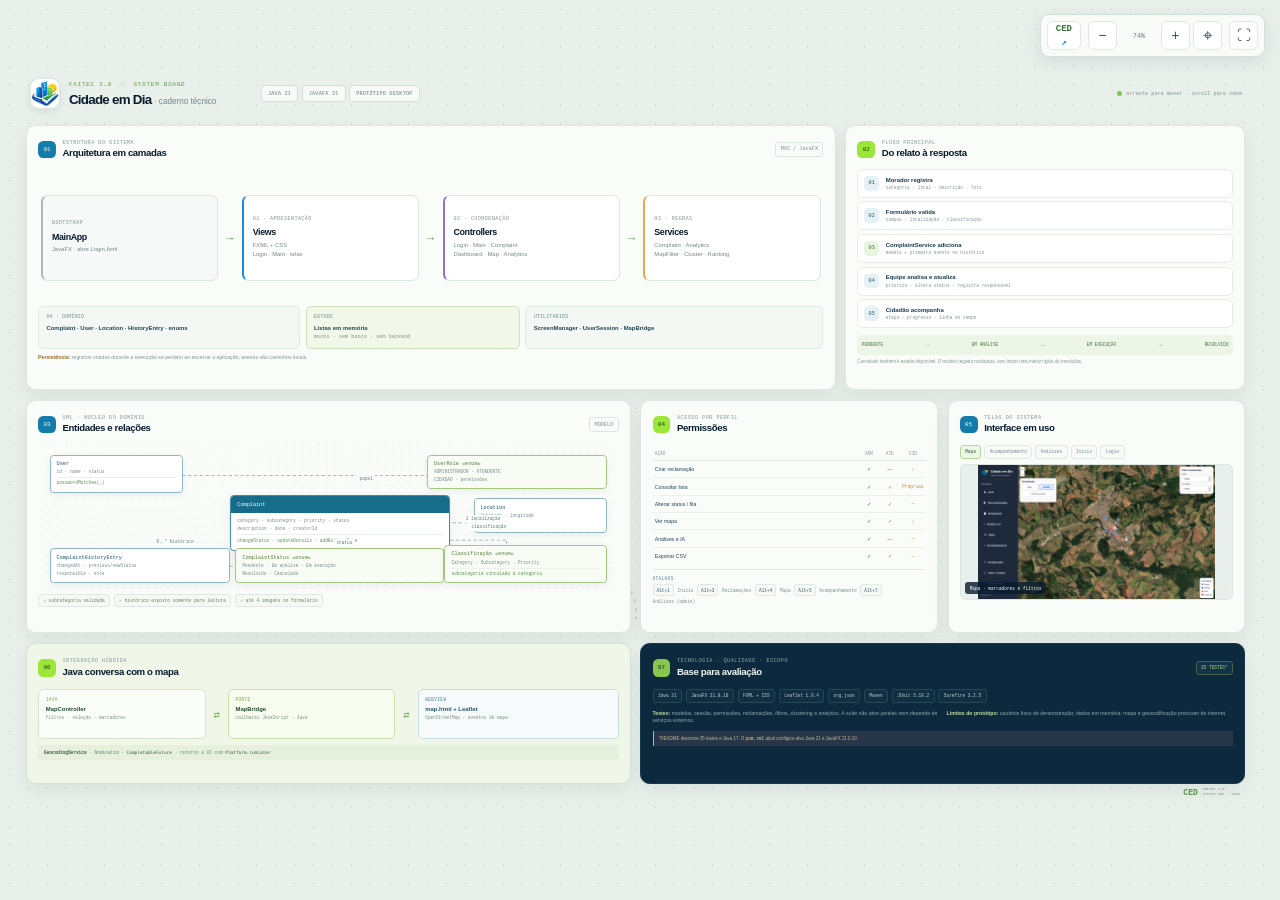
==== commit cf43ce8c: "Refactor technical overview and enhance canvas interaction - Updated the technical description and s" ====
--- a/site/tecnico.html
+++ b/site/tecnico.html
@@ -3,127 +3,99 @@
   <head>
     <meta charset="UTF-8" />
     <meta name="viewport" content="width=device-width, initial-scale=1.0" />
-    <meta name="description" content="Arquitetura, diagramas, modelos, fluxos e telas do projeto Cidade em Dia." />
+    <meta name="description" content="Quadro técnico visual do projeto Cidade em Dia." />
     <meta name="theme-color" content="#071b2d" />
-    <title>Visão técnica — Cidade em Dia</title>
+    <title>Quadro técnico — Cidade em Dia</title>
     <link rel="stylesheet" href="tech.css" />
   </head>
   <body>
-    <header class="tech-header">
-      <a class="tech-brand" href="index.html" aria-label="Cidade em Dia — voltar ao site">
-        <span class="tech-brand-icon"><img src="../src/main/resources/images/logoSemNome.png" alt="" /></span>
-        <span>cidade <b>em dia</b><small>caderno técnico</small></span>
-      </a>
-      <button class="tech-menu-toggle" type="button" aria-expanded="false" aria-controls="tech-nav"><span></span><span></span><span></span><span class="sr-only">Abrir navegação</span></button>
-      <nav class="tech-nav" id="tech-nav" aria-label="Navegação técnica">
-        <a href="#arquitetura">Arquitetura</a><a href="#fluxos">Fluxos</a><a href="#dominio">Domínio</a><a href="#perfis">Perfis</a><a href="#telas">Telas</a><a href="#qualidade">Qualidade</a>
-      </nav>
-      <a class="back-link" href="index.html"><span aria-hidden="true">←</span> Visão do projeto</a>
-    </header>
+    <main class="canvas-viewport" id="canvas-viewport" aria-label="Quadro técnico do Cidade em Dia">
+      <div class="canvas-world" id="canvas-world">
+        <svg class="canvas-connectors" viewBox="0 0 1680 1000" preserveAspectRatio="none" aria-hidden="true">
+          <path d="M845 275 C880 275 880 275 910 275" />
+          <path d="M520 470 C520 500 520 495 520 525" />
+          <path d="M1100 470 C1100 500 1100 495 1100 525" />
+          <path d="M810 690 C840 720 840 730 840 755" />
+          <path d="M1330 690 C1330 725 1320 735 1290 755" />
+        </svg>
 
-    <main>
-      <section class="tech-hero" id="topo">
-        <div class="hero-grid-lines" aria-hidden="true"></div>
-        <div class="tech-shell hero-layout">
-          <div class="hero-copy reveal">
-            <div class="tech-eyebrow"><span></span> documento de arquitetura · faitec 2.0</div>
-            <h1>Por dentro do<br /><em>Cidade em Dia.</em></h1>
-            <p>Uma leitura visual da estrutura JavaFX, dos fluxos de atendimento, das regras de acesso e das decisões técnicas do projeto.</p>
-            <div class="hero-buttons"><a class="tech-button tech-button-green" href="#arquitetura">Explorar arquitetura <span>↓</span></a><button class="tech-button tech-button-outline" type="button" id="presentation-toggle"><span>⛶</span> Modo apresentação</button></div>
-            <div class="hero-meta"><span><i>01</i> arquitetura em camadas</span><span><i>02</i> diagramas baseados no código</span><span><i>03</i> implementação demonstrável</span></div>
+        <header class="board-heading">
+          <a class="board-logo" href="index.html" title="Voltar à apresentação do projeto"><img src="../src/main/resources/images/logoSemNome.png" alt="" /></a>
+          <div class="board-title"><div class="board-kicker">FAITEC 2.0 <span>／</span> SYSTEM BOARD</div><h1>Cidade em Dia <em>· caderno técnico</em></h1></div>
+          <div class="heading-chips"><span>JAVA 21</span><span>JAVAFX 21</span><span>PROTÓTIPO DESKTOP</span></div>
+          <span class="board-hint"><i></i> arraste para mover · scroll para zoom</span>
+        </header>
+
+        <section class="board-card architecture-card" aria-labelledby="architecture-title">
+          <div class="card-heading"><span class="card-index">01</span><div><span class="card-kicker">ESTRUTURA DO SISTEMA</span><h2 id="architecture-title">Arquitetura em camadas</h2></div><span class="card-mark">MVC / JavaFX</span></div>
+          <div class="architecture-flow">
+            <article class="arch-node arch-entry"><span class="node-type">BOOTSTRAP</span><strong>MainApp</strong><small>JavaFX · abre Login.fxml</small></article><i class="node-arrow">→</i>
+            <article class="arch-node arch-ui"><span class="node-type">01 · APRESENTAÇÃO</span><strong>Views</strong><small>FXML + CSS<br />Login · Main · telas</small></article><i class="node-arrow">→</i>
+            <article class="arch-node arch-control"><span class="node-type">02 · COORDENAÇÃO</span><strong>Controllers</strong><small>Login · Main · Complaint<br />Dashboard · Map · Analytics</small></article><i class="node-arrow">→</i>
+            <article class="arch-node arch-service"><span class="node-type">03 · REGRAS</span><strong>Services</strong><small>Complaint · Analytics<br />MapFilter · Cluster · Ranking</small></article>
           </div>
-          <div class="hero-orbit reveal reveal-delay" aria-label="Resumo da arquitetura do sistema">
-            <div class="orbit-ring ring-a"></div><div class="orbit-ring ring-b"></div>
-            <div class="orbit-core"><img src="../src/main/resources/images/logoSemNome.png" alt="" /><span>JavaFX<br /><b>desktop</b></span></div>
-            <div class="orbit-node node-view"><span>01</span><b>Interface</b><small>FXML · CSS</small></div>
-            <div class="orbit-node node-control"><span>02</span><b>Controle</b><small>Controllers</small></div>
-            <div class="orbit-node node-domain"><span>03</span><b>Domínio</b><small>Model · Services</small></div>
-            <div class="orbit-node node-data"><span>04</span><b>Estado</b><small>Memória local</small></div>
-            <span class="orbit-caption">fluxo de responsabilidades</span>
+          <div class="arch-lower"><div class="domain-inline"><span>04 · DOMÍNIO</span><strong>Complaint · User · Location · HistoryEntry · enums</strong></div><div class="memory-inline"><span>ESTADO</span><strong>Listas em memória</strong><small>mocks · sem banco · sem backend</small></div><div class="utility-inline"><span>UTILITÁRIOS</span><strong>ScreenManager · UserSession · MapBridge</strong></div></div>
+          <div class="card-footnote"><b>Persistência:</b> registros criados durante a execução se perdem ao encerrar a aplicação; anexos são caminhos locais.</div>
+        </section>
+
+        <section class="board-card workflow-card" aria-labelledby="workflow-title">
+          <div class="card-heading"><span class="card-index green-index">02</span><div><span class="card-kicker">FLUXO PRINCIPAL</span><h2 id="workflow-title">Do relato à resposta</h2></div></div>
+          <div class="workflow-list"><article><i>01</i><div><strong>Morador registra</strong><small>categoria · local · descrição · foto</small></div></article><article><i>02</i><div><strong>Formulário valida</strong><small>campos · localização · classificação</small></div></article><article><i>03</i><div><strong>ComplaintService adiciona</strong><small>modelo + primeiro evento no histórico</small></div></article><article><i>04</i><div><strong>Equipe analisa e atualiza</strong><small>prioriza · altera status · registra responsável</small></div></article><article><i>05</i><div><strong>Cidadão acompanha</strong><small>etapa · progresso · linha do tempo</small></div></article></div>
+          <div class="status-flow"><span>PENDENTE</span><i>→</i><span>EM ANÁLISE</span><i>→</i><span>EM EXECUÇÃO</span><i>→</i><span>RESOLVIDO</span></div><div class="status-note">Cancelado também é estado disponível. O modelo registra mudanças, sem impor uma matriz rígida de transições.</div>
+        </section>
+
+        <section class="board-card uml-card" aria-labelledby="uml-title">
+          <div class="card-heading"><span class="card-index">03</span><div><span class="card-kicker">UML · NÚCLEO DO DOMÍNIO</span><h2 id="uml-title">Entidades e relações</h2></div><span class="card-mark">MODELO</span></div>
+          <div class="uml-diagram" role="img" aria-label="User referencia UserRole. Complaint contém Location, eventos de histórico e caminhos de anexos, e usa enums para classificação, status e prioridade.">
+            <svg viewBox="0 0 700 290" preserveAspectRatio="none" aria-hidden="true"><path d="M174 66 H500"/><path d="M280 160 H350"/><path d="M465 157 H540"/><path d="M350 201 V240 H160 V222"/><path d="M425 201 V240 H380 V222"/><path d="M455 190 H565 V222"/></svg>
+            <article class="uml-box user-box"><b>User</b><span>id · name · status</span><small>passwordMatches(…)</small></article>
+            <article class="uml-box role-box"><b>UserRole «enum»</b><span>ADMINISTRADOR · ATENDENTE</span><span>CIDADAO · permissões</span></article>
+            <article class="uml-box complaint-box"><b>Complaint</b><span>category · subcategory · priority · status</span><span>description · date · creatorId</span><small>changeStatus · updateDetails · addHistoryNote</small></article>
+            <article class="uml-box location-box"><b>Location</b><span>latitude · longitude</span><span>address</span></article>
+            <article class="uml-box history-box"><b>ComplaintHistoryEntry</b><span>changedAt · previous/newStatus</span><span>responsible · note</span></article>
+            <article class="uml-box status-box"><b>ComplaintStatus «enum»</b><span>Pendente · Em análise · Em execução</span><span>Resolvido · Cancelado</span></article>
+            <article class="uml-box classification-box"><b>Classificação «enum»</b><span>Category · Subcategory · Priority</span><small>subcategoria vinculada à categoria</small></article>
+            <span class="uml-label label-role">papel</span><span class="uml-label label-location">1 localização</span><span class="uml-label label-history">0..* histórico</span><span class="uml-label label-status">status</span><span class="uml-label label-classification">classificação</span>
           </div>
-        </div>
-        <div class="tech-shell metric-rail reveal"><div><strong>Java 21</strong><span>alvo configurado no Maven</span></div><div><strong>JavaFX 21</strong><span>Controls · FXML · Web</span></div><div><strong>4 camadas</strong><span>UI · controllers · domínio · util</span></div><div><strong>35 testes</strong><span>suíte descrita no README</span></div></div>
-      </section>
+          <div class="uml-rules"><span>✓ subcategoria validada</span><span>✓ histórico exposto somente para leitura</span><span>✓ até 4 imagens no formulário</span></div>
+        </section>
 
-      <div class="tech-shell section-index"><span>GUIA TÉCNICO</span><a href="#arquitetura">01 arquitetura</a><a href="#fluxos">02 fluxos</a><a href="#dominio">03 domínio</a><a href="#perfis">04 permissões</a><a href="#telas">05 interfaces</a><a href="#qualidade">06 qualidade</a></div>
+        <section class="board-card access-card" aria-labelledby="access-title">
+          <div class="card-heading"><span class="card-index green-index">04</span><div><span class="card-kicker">ACESSO POR PERFIL</span><h2 id="access-title">Permissões</h2></div></div>
+          <table class="access-table"><thead><tr><th>AÇÃO</th><th>ADM</th><th>ATE</th><th>CID</th></tr></thead><tbody><tr><td>Criar reclamação</td><td>✓</td><td>—</td><td>✓</td></tr><tr><td>Consultar lista</td><td>✓</td><td>✓</td><td>Próprias</td></tr><tr><td>Alterar status / fila</td><td>✓</td><td>✓</td><td>—</td></tr><tr><td>Ver mapa</td><td>✓</td><td>✓</td><td>✓</td></tr><tr><td>Análises e IA</td><td>✓</td><td>—</td><td>—</td></tr><tr><td>Exportar CSV</td><td>✓</td><td>✓</td><td>—</td></tr></tbody></table>
+          <div class="keyboard-shortcuts"><span>ATALHOS</span><b>Alt+1</b> Início <b>Alt+3</b> Reclamações <b>Alt+4</b> Mapa <b>Alt+5</b> Acompanhamento <b>Alt+7</b> Análises (admin)</div>
+        </section>
 
-      <section class="tech-section tech-shell" id="arquitetura">
-        <div class="section-intro reveal"><div class="tech-eyebrow eyebrow-blue">01 / arquitetura</div><h2>Responsabilidades<br /><em>bem separadas.</em></h2><p>O aplicativo inicia no JavaFX, carrega as telas FXML e deixa os controllers coordenarem a interface. Os serviços aplicam regras ao domínio mantido em memória.</p></div>
-        <div class="architecture-board reveal">
-          <div class="arch-top"><span class="board-label">VISÃO DE COMPONENTES</span><span class="board-path">src/main/java/org/example</span></div>
-          <div class="arch-start"><span class="arch-step">PONTO DE ENTRADA</span><strong>MainApp</strong><small>inicia JavaFX · abre Login.fxml</small></div>
-          <div class="arch-arrow down-arrow"><span>carrega a interface</span><i>↓</i></div>
-          <div class="arch-layer layer-ui"><div class="layer-number">01</div><div class="layer-title"><span>APRESENTAÇÃO</span><strong>FXML + CSS</strong></div><div class="layer-items"><span>Login.fxml</span><span>Main.fxml</span><span>ComplaintForm.fxml</span><span>MapView.fxml</span><span>demais views</span></div><div class="layer-note">layout · componentes · estilos</div></div>
-          <div class="arch-arrow"><span>eventos de interface</span><i>↓</i></div>
-          <div class="arch-layer layer-controller"><div class="layer-number">02</div><div class="layer-title"><span>COORDENAÇÃO</span><strong>Controllers</strong></div><div class="layer-items"><span>LoginController</span><span>MainController</span><span>Complaint*</span><span>MapController</span><span>Dashboard / Analytics</span></div><div class="layer-note">recebe ações · atualiza a view</div></div>
-          <div class="arch-arrow"><span>consulta e comandos</span><i>↓</i></div>
-          <div class="arch-split">
-            <div class="arch-layer layer-service"><div class="layer-number">03</div><div class="layer-title"><span>REGRAS DE NEGÓCIO</span><strong>Services</strong></div><div class="layer-items"><span>ComplaintService</span><span>Analytics</span><span>MapFilter</span><span>Clustering</span><span>UrgencyRanking</span></div></div>
-            <div class="arch-layer layer-model"><div class="layer-number">04</div><div class="layer-title"><span>MODELO DE DOMÍNIO</span><strong>Model + enums</strong></div><div class="layer-items"><span>Complaint</span><span>User</span><span>Location</span><span>HistoryEntry</span><span>Status / Priority</span></div></div>
-          </div>
-          <div class="arch-arrow"><span>dados de demonstração</span><i>↓</i></div>
-          <div class="arch-bottom">
-            <div class="memory-node"><span>ESTADO DA APLICAÇÃO</span><strong>Listas em memória</strong><small>mocks carregados pelo ComplaintService</small></div>
-            <div class="support-node"><span>UTILITÁRIOS COMPARTILHADOS</span><strong>ScreenManager · UserSession · MapBridge</strong><small>navegação · sessão · integração Java ↔ mapa</small></div>
-          </div>
-          <div class="arch-side-note"><b>Persistência</b><span>O protótipo não utiliza banco de dados. Registros criados durante a execução não persistem ao fechar.</span></div>
-        </div>
-        <div class="architecture-notes"><article><span>A</span><div><strong>Navegação de telas</strong><p><code>ScreenManager</code> carrega o FXML selecionado dentro do contêiner principal.</p></div></article><article><span>B</span><div><strong>Regra junto ao domínio</strong><p><code>Complaint</code> registra alterações de status e mantém o histórico da reclamação.</p></div></article><article><span>C</span><div><strong>Serviços testáveis</strong><p>Filtros, agrupamento geográfico, ranking e métricas ficam isolados em serviços.</p></div></article></div>
-      </section>
+        <section class="board-card screens-card" aria-labelledby="screens-title">
+          <div class="card-heading"><span class="card-index">05</span><div><span class="card-kicker">TELAS DO SISTEMA</span><h2 id="screens-title">Interface em uso</h2></div></div>
+          <div class="screen-tabs" role="tablist" aria-label="Selecionar tela do sistema"><button class="screen-tab is-active" role="tab" aria-selected="true" data-screen="mapa">Mapa</button><button class="screen-tab" role="tab" aria-selected="false" data-screen="acompanhamento">Acompanhamento</button><button class="screen-tab" role="tab" aria-selected="false" data-screen="analisesIA">Análises</button><button class="screen-tab" role="tab" aria-selected="false" data-screen="inicial">Início</button><button class="screen-tab" role="tab" aria-selected="false" data-screen="login">Login</button></div>
+          <a class="screen-preview" id="screen-open" href="img/mapa.png" target="_blank" rel="noopener"><img id="active-screen" src="img/mapa.png" alt="Mapa principal do Cidade em Dia" /><span id="screen-caption">Mapa · marcadores e filtros</span><i>↗</i></a>
+        </section>
 
-      <section class="tech-section flow-section" id="fluxos"><div class="tech-shell">
-        <div class="section-intro reveal"><div class="tech-eyebrow eyebrow-green">02 / fluxos</div><h2>Do relato à<br /><em>resposta pública.</em></h2><p>O fluxo atravessa formulário, modelo, serviço e telas de consulta. A equipe atualiza o status e a aplicação acrescenta essa mudança ao histórico.</p></div>
-        <div class="flow-board reveal"><div class="board-label">FLUXO PRINCIPAL · CADASTRO E ATENDIMENTO</div><div class="flow-steps"><article class="flow-step"><span>01 · ENTRADA</span><div class="flow-icon icon-citizen">＋</div><strong>Morador registra</strong><p>Categoria, prioridade, descrição, endereço e anexos.</p><small>ComplaintFormController</small></article><i class="flow-connector">→</i><article class="flow-step"><span>02 · VALIDAÇÃO</span><div class="flow-icon icon-form">✓</div><strong>Dados validados</strong><p>Categoria/subcategoria, localização e campos obrigatórios.</p><small>formulário + Complaint</small></article><i class="flow-connector">→</i><article class="flow-step"><span>03 · REGISTRO</span><div class="flow-icon icon-service">▤</div><strong>Reclamação criada</strong><p>Recebe status inicial e primeira entrada no histórico.</p><small>ComplaintService · List</small></article><i class="flow-connector">→</i><article class="flow-step"><span>04 · OPERAÇÃO</span><div class="flow-icon icon-team">⌁</div><strong>Equipe acompanha</strong><p>Filtros, mapa, fila de prioridade e atualização de status.</p><small>controllers + services</small></article><i class="flow-connector">→</i><article class="flow-step"><span>05 · TRANSPARÊNCIA</span><div class="flow-icon icon-public">↗</div><strong>Histórico consultável</strong><p>Morador vê etapa atual, responsável e atualizações.</p><small>ComplaintTrackingController</small></article></div>
-          <div class="flow-footnote"><span class="footnote-mark">i</span><span>Os anexos são referências a arquivos locais escolhidos pelo usuário. O projeto não envia nem armazena esses arquivos em um servidor.</span></div>
-        </div>
-        <div class="map-integration reveal"><div class="map-integration-copy"><span class="board-label">SUBSISTEMA DO MAPA</span><h3>JavaFX WebView<br />conversa com Leaflet.</h3><p>A página do mapa roda no WebView. O <code>MapBridge</code> expõe callbacks Java ao JavaScript; respostas de geocodificação voltam à thread da interface com <code>Platform.runLater</code>.</p><div class="integration-tags"><span>JavaFX WebView</span><span>Leaflet 1.9.4</span><span>OpenStreetMap</span><span>Nominatim</span><span>CompletableFuture</span></div></div>
-          <div class="bridge-diagram"><div class="bridge-box bridge-java"><span>JAVA</span><strong>MapController</strong><small>filtros · marcadores · seleção</small></div><div class="bridge-link"><span>MapBridge</span><i>⇄</i></div><div class="bridge-box bridge-web"><span>JAVASCRIPT</span><strong>map.html · Leaflet</strong><small>mapa · eventos · camada visual</small></div><div class="bridge-service"><span>REQUISIÇÃO ASSÍNCRONA</span><strong>GeocodingService → Nominatim</strong><small>busca de endereço · geocodificação reversa</small></div></div>
-        </div>
-      </div></section>
+        <section class="board-card map-card" aria-labelledby="map-title">
+          <div class="card-heading"><span class="card-index green-index">06</span><div><span class="card-kicker">INTEGRAÇÃO HÍBRIDA</span><h2 id="map-title">Java conversa com o mapa</h2></div></div>
+          <div class="map-pipeline"><div class="map-component"><span>JAVA</span><b>MapController</b><small>filtros · seleção · marcadores</small></div><i>⇄</i><div class="map-component bridge-component"><span>PONTE</span><b>MapBridge</b><small>callbacks JavaScript → Java</small></div><i>⇄</i><div class="map-component web-component"><span>WEBVIEW</span><b>map.html + Leaflet</b><small>OpenStreetMap · eventos do mapa</small></div></div>
+          <div class="map-service-line"><b>GeocodingService</b> · Nominatim · <code>CompletableFuture</code> · retorno à UI com <code>Platform.runLater</code></div>
+        </section>
 
-      <section class="tech-section tech-shell" id="dominio">
-        <div class="section-intro reveal"><div class="tech-eyebrow eyebrow-blue">03 / modelo de domínio</div><h2>O que o sistema<br /><em>representa.</em></h2><p>O diagrama destaca as entidades principais e os vínculos que aparecem no código. Estados categóricos são enums; histórico e anexos pertencem a cada reclamação.</p></div>
-        <div class="uml-board reveal"><div class="uml-toolbar"><span class="board-label">DIAGRAMA DE CLASSES · NÚCLEO DO DOMÍNIO</span><span class="uml-legend"><i></i> entidade <i></i> enum</span></div>
-          <div class="uml-canvas" role="img" aria-label="Diagrama UML: User tem papel UserRole; Complaint contém Location, histórico e anexos, e referencia enums de categoria, subcategoria, prioridade e status.">
-            <svg class="uml-lines" viewBox="0 0 1000 505" preserveAspectRatio="none" aria-hidden="true"><path d="M220 125 H390 V205"/><path d="M500 130 V190"/><path d="M610 250 H735"/><path d="M500 315 V390"/><path d="M390 250 H250 V390"/><path d="M610 280 H735 V390"/><path d="M500 315 V390 H500"/><path d="M610 232 H890 V125"/><path d="M610 295 H905 V295"/></svg>
-            <article class="uml-class user-class"><header>User</header><p>id: String<br />name: String<br />status: UserStatus</p><footer>passwordMatches(candidate)</footer></article>
-            <article class="uml-class enum-class role-class"><header>UserRole «enum»</header><p>ADMINISTRADOR<br />ATENDENTE<br />CIDADAO</p><footer>permissões por papel</footer></article>
-            <article class="uml-class complaint-class"><header>Complaint</header><p>category · subcategory<br />description · priority · status<br />date · creatorId · creatorName</p><footer>changeStatus(…)<br />updateDetails(…)<br />addHistoryNote(…)</footer></article>
-            <article class="uml-class location-class"><header>Location</header><p>latitude: double<br />longitude: double<br />address: String</p></article>
-            <article class="uml-class history-class"><header>ComplaintHistoryEntry</header><p>changedAt: LocalDateTime<br />previousStatus · newStatus<br />responsible · note</p></article>
-            <article class="uml-class enum-class status-class"><header>ComplaintStatus «enum»</header><p>PENDENTE · EM_ANALISE<br />EM_EXECUCAO · RESOLVIDO<br />CANCELADO</p><footer>trackingProgress</footer></article>
-            <article class="uml-class enum-class classification-class"><header>Classificação «enum»</header><p>ComplaintCategory<br />ComplaintSubcategory<br />ComplaintPriority</p><footer>subcategoria valida categoria</footer></article>
-            <span class="uml-relation rel-role">1 papel</span><span class="uml-relation rel-location">1 localização</span><span class="uml-relation rel-history">0..* histórico</span><span class="uml-relation rel-status">status</span><span class="uml-relation rel-classification">classificação</span>
-          </div>
-          <div class="uml-mobile-notice">Deslize horizontalmente para explorar o diagrama.</div>
-          <div class="model-rules"><article><span>01</span><strong>Classificação validada</strong><p>Uma subcategoria só pode ser atribuída se pertencer à categoria selecionada.</p></article><article><span>02</span><strong>Histórico protegido</strong><p>A lista de eventos é exposta como somente leitura; as alterações entram pelo modelo.</p></article><article><span>03</span><strong>Anexos por caminho</strong><p>A reclamação guarda uma lista de caminhos locais, limitada no formulário a quatro imagens.</p></article></div>
-        </div>
-      </section>
+        <section class="board-card quality-card" aria-labelledby="quality-title">
+          <div class="card-heading"><span class="card-index">07</span><div><span class="card-kicker">TECNOLOGIA · QUALIDADE · ESCOPO</span><h2 id="quality-title">Base para avaliação</h2></div><span class="test-count">35 TESTES*</span></div>
+          <div class="stack-list"><span>Java 21</span><span>JavaFX 21.0.10</span><span>FXML + CSS</span><span>Leaflet 1.9.4</span><span>org.json</span><span>Maven</span><span>JUnit 5.10.2</span><span>Surefire 3.2.5</span></div>
+          <div class="quality-bottom"><p><b>Testes:</b> modelos, sessão, permissões, reclamações, filtros, clustering e analytics. A suíte não abre janelas nem depende de serviços externos.</p><p><b>Limites do protótipo:</b> usuários fixos de demonstração; dados em memória; mapa e geocodificação precisam de internet.</p></div>
+          <div class="version-warning">*README descreve 35 testes e Java 17. O <code>pom.xml</code> atual configura alvo Java 21 e JavaFX 21.0.10.</div>
+        </section>
 
-      <section class="tech-section permissions-section" id="perfis"><div class="tech-shell">
-        <div class="section-intro reveal"><div class="tech-eyebrow eyebrow-green">04 / controle de acesso</div><h2>O papel define<br /><em>o que aparece.</em></h2><p>As permissões estão encapsuladas em <code>UserRole</code> e são aplicadas pelo <code>MainController</code> ao montar a navegação.</p></div>
-        <div class="permission-layout reveal"><div class="permission-table-wrap"><table class="permission-table"><thead><tr><th>CAPACIDADE</th><th>ADMINISTRADOR</th><th>ATENDENTE</th><th>CIDADÃO</th></tr></thead><tbody><tr><td>Criar reclamação</td><td class="yes">✓</td><td class="no">—</td><td class="yes">✓</td></tr><tr><td>Consultar lista</td><td class="yes">✓</td><td class="yes">✓</td><td class="limited">Próprias</td></tr><tr><td>Alterar status / gerenciar fila</td><td class="yes">✓</td><td class="yes">✓</td><td class="no">—</td></tr><tr><td>Ver mapa público</td><td class="yes">✓</td><td class="yes">✓</td><td class="yes">✓</td></tr><tr><td>Acessar análises e IA</td><td class="yes">✓</td><td class="no">—</td><td class="no">—</td></tr><tr><td>Exportar CSV</td><td class="yes">✓</td><td class="yes">✓</td><td class="no">—</td></tr></tbody></table><p class="table-caption">A tabela combina permissões de <code>UserRole</code> com os filtros de propriedade aplicados nas telas de reclamações.</p></div>
-          <aside class="shortcut-card"><span class="board-label">NAVEGAÇÃO RÁPIDA</span><h3>Atalhos de teclado</h3><p>Implementados no filtro de eventos do <code>MainController</code>.</p><div class="shortcut-grid"><kbd>Alt 1</kbd><span>Início</span><kbd>Alt 2</kbd><span>Nova reclamação</span><kbd>Alt 3</kbd><span>Reclamações</span><kbd>Alt 4</kbd><span>Mapa</span><kbd>Alt 5</kbd><span>Acompanhamento</span><kbd>Alt 7</kbd><span>Análises (admin)</span><kbd>Alt 0</kbd><span>Sobre o sistema</span></div></aside></div>
-      </div></section>
+        <div class="board-stamp"><span>CED</span><small>FAITEC 2.0<br />SYSTEM MAP · 2026</small></div>
+      </div>
 
-      <section class="tech-section tech-shell" id="telas">
-        <div class="section-intro reveal"><div class="tech-eyebrow eyebrow-blue">05 / telas do sistema</div><h2>O código em<br /><em>uso real.</em></h2><p>Capturas da versão atual conectam os diagramas às interfaces entregues. Selecione uma tela para explorar.</p></div>
-        <div class="screen-gallery reveal"><div class="screen-picker" role="tablist" aria-label="Telas do Cidade em Dia">
-          <button class="screen-tab is-active" type="button" role="tab" aria-selected="true" data-screen="mapa"><span>01</span> Mapa</button><button class="screen-tab" type="button" role="tab" aria-selected="false" data-screen="acompanhamento"><span>02</span> Acompanhamento</button><button class="screen-tab" type="button" role="tab" aria-selected="false" data-screen="analisesIA"><span>03</span> Análises e IA</button><button class="screen-tab" type="button" role="tab" aria-selected="false" data-screen="inicial"><span>04</span> Painel inicial</button><button class="screen-tab" type="button" role="tab" aria-selected="false" data-screen="login"><span>05</span> Login</button>
-          </div><figure class="screen-viewer"><img id="active-screen" src="img/mapa.png" alt="Captura de tela do mapa do Cidade em Dia" /><figcaption><span id="screen-caption">Mapa público · filtros por escopo e prioridade</span><a id="screen-open" href="img/mapa.png" target="_blank" rel="noopener">abrir imagem ↗</a></figcaption></figure></div>
-      </section>
-
-      <section class="tech-section quality-section" id="qualidade"><div class="tech-shell">
-        <div class="section-intro reveal"><div class="tech-eyebrow eyebrow-green">06 / qualidade e decisões</div><h2>Critérios claros<br /><em>para evoluir.</em></h2><p>O projeto prioriza regras verificáveis, integração substituível e feedback transparente. Estas são as decisões mais relevantes para avaliar o protótipo.</p></div>
-        <div class="quality-grid reveal"><article class="quality-card quality-highlight"><span class="quality-index">01 / TESTES</span><h3>Regras fora da janela.</h3><p>JUnit Jupiter cobre modelos, sessão, permissões, serviços de reclamação, mapa e análises. A suíte não abre telas nem depende de chamadas ao Nominatim.</p><div class="quality-tags"><span>JUnit Jupiter 5.10.2</span><span>Maven Surefire 3.2.5</span></div></article><article class="quality-card"><span class="quality-index">02 / PRIVACIDADE E DEPENDÊNCIAS</span><h3>Geocodificação sob demanda.</h3><p>Busca de endereço e limites municipais dependem de conexão. A ponte assíncrona preserva a responsividade da interface.</p><div class="quality-tags"><span>Nominatim</span><span>OpenStreetMap</span></div></article><article class="quality-card"><span class="quality-index">03 / ESCOPO DO PROTÓTIPO</span><h3>Dados de demonstração.</h3><p>Usuários e chamados começam como mocks. O estado é mantido em memória e se perde quando a aplicação termina.</p><div class="quality-tags"><span>sem banco de dados</span><span>sem backend</span></div></article><article class="quality-card"><span class="quality-index">04 / EVOLUÇÃO</span><h3>Próxima fronteira técnica.</h3><p>Persistência, autenticação robusta, armazenamento de imagens e uma API permitiriam transformar a demonstração em serviço multiusuário.</p><div class="quality-tags"><span>API</span><span>persistência</span><span>armazenamento</span></div></article></div>
-        <div class="stack-strip"><div><span>LINGUAGEM</span><strong>Java 21</strong></div><div><span>INTERFACE</span><strong>JavaFX 21.0.10</strong></div><div><span>LAYOUT</span><strong>FXML + CSS</strong></div><div><span>MAPA</span><strong>Leaflet 1.9.4</strong></div><div><span>JSON</span><strong>org.json</strong></div><div><span>BUILD</span><strong>Maven</strong></div><div><span>TESTES</span><strong>JUnit 5</strong></div></div>
-        <p class="version-note"><b>Nota de versão:</b> esta página apresenta o alvo Java 21 e JavaFX 21.0.10 definidos atualmente no <code>pom.xml</code>. O README ainda cita Java 17; vale alinhar a documentação antes da apresentação.</p>
-      </div></section>
-
-      <section class="tech-closing tech-shell reveal"><span class="closing-mark">CED / 2.0</span><div><div class="tech-eyebrow eyebrow-green">uma cidade que se entende melhor</div><h2>Arquitetura a serviço<br />da participação.</h2></div><a href="index.html" class="tech-button tech-button-green">Voltar à apresentação <span>→</span></a></section>
+      <div class="canvas-hud" aria-label="Controles do quadro">
+        <a class="hud-home" href="index.html" title="Voltar para a apresentação">CED <span>↗</span></a>
+        <div class="hud-zoom"><button type="button" id="zoom-out" aria-label="Diminuir zoom">−</button><span id="zoom-label">100%</span><button type="button" id="zoom-in" aria-label="Aumentar zoom">+</button><button type="button" id="fit-board" aria-label="Enquadrar quadro">⌖</button></div>
+        <button class="hud-fullscreen" type="button" id="fullscreen-button" aria-label="Alternar tela cheia">⛶</button>
+        <div class="hud-help" id="hud-help">Arraste o quadro para navegar. Use o scroll ou os controles para ajustar o zoom.</div>
+      </div>
+      <div class="canvas-toast" id="canvas-toast" role="status" aria-live="polite"></div>
     </main>
-
-    <footer class="tech-footer tech-shell"><a href="index.html">Cidade em Dia</a><span>FAITEC 2.0 · documentação técnica visual</span><a href="#topo">voltar ao topo ↑</a></footer>
     <script src="tech.js"></script>
   </body>
 </html>
--- a/site/tech.css
+++ b/site/tech.css
@@ -1,18 +1,13 @@
-@import url('https://fonts.googleapis.com/css2?family=DM+Mono:wght@400;500&family=Manrope:wght@400;500;600;700;800&display=swap');
-
-:root{--t-ink:#092239;--t-navy:#071b2d;--t-blue:#168de0;--t-green:#9be637;--t-green-dark:#307e45;--t-paper:#f4f7f5;--t-white:#fff;--t-muted:#70858f;--t-line:#d9e3df;--t-mono:'DM Mono',Consolas,monospace;--t-sans:'Manrope','Segoe UI',sans-serif;--t-shadow:0 22px 65px rgba(4,28,45,.12)}
-*{box-sizing:border-box}html{scroll-behavior:smooth;scroll-padding-top:94px}body{margin:0;color:var(--t-ink);background:var(--t-paper);font-family:var(--t-sans);-webkit-font-smoothing:antialiased}a{color:inherit;text-decoration:none}button{font:inherit;cursor:pointer}.sr-only{position:absolute;width:1px;height:1px;padding:0;margin:-1px;overflow:hidden;clip:rect(0,0,0,0);white-space:nowrap;border:0}.tech-shell{width:min(1180px,calc(100% - 64px));margin-inline:auto}
-.tech-header{height:76px;width:min(1280px,calc(100% - 48px));display:flex;align-items:center;gap:34px;margin:auto;position:relative;z-index:20}.tech-brand{display:flex;align-items:center;gap:10px;flex-shrink:0;color:var(--t-navy);font-size:14px;font-weight:800;line-height:.95;letter-spacing:-.07em}.tech-brand b{color:#62b72e}.tech-brand small{display:block;margin-top:5px;color:#8799a0;font:8px var(--t-mono);letter-spacing:.09em;text-transform:uppercase}.tech-brand-icon{width:34px;height:34px;display:grid;place-items:center;border-radius:9px;background:white}.tech-brand-icon img{width:31px;height:31px;object-fit:contain}.tech-nav{display:flex;align-items:center;gap:22px;margin-left:auto}.tech-nav a,.back-link{color:#78909a;font-size:10px;font-weight:700;transition:color .2s}.tech-nav a:hover,.tech-nav a.is-active,.back-link:hover{color:var(--t-blue)}.back-link{padding:10px 13px;border:1px solid var(--t-line);border-radius:25px;color:var(--t-navy);white-space:nowrap}.back-link span{margin-right:7px;color:var(--t-blue);font-size:14px}.tech-menu-toggle{display:none}
-.tech-hero{position:relative;overflow:hidden;padding:70px 0 0;color:white;background:var(--t-navy)}.hero-grid-lines{position:absolute;inset:0;opacity:.12;background-image:linear-gradient(rgba(255,255,255,.17) 1px,transparent 1px),linear-gradient(90deg,rgba(255,255,255,.17) 1px,transparent 1px);background-size:44px 44px;mask-image:linear-gradient(90deg,black,transparent 88%)}.tech-hero:after{content:'';position:absolute;inset:0;background:radial-gradient(ellipse at 78% 48%,rgba(20,141,224,.18),transparent 35%),radial-gradient(ellipse at 18% 100%,rgba(108,189,48,.08),transparent 40%);pointer-events:none}.hero-layout{min-height:460px;display:grid;grid-template-columns:1fr 1fr;align-items:center;gap:50px;position:relative;z-index:1}.tech-eyebrow{display:flex;align-items:center;gap:9px;color:#a7d877;font:9px var(--t-mono);letter-spacing:.12em;text-transform:uppercase}.tech-eyebrow>span{width:7px;height:7px;border-radius:50%;background:var(--t-green);box-shadow:0 0 0 5px rgba(155,230,55,.13)}.eyebrow-blue{color:var(--t-blue)}.eyebrow-green{color:#78ba42}.hero-copy h1{margin:24px 0 18px;font-size:clamp(48px,6.4vw,78px);line-height:.94;letter-spacing:-.085em}.hero-copy h1 em{color:var(--t-green);font-style:normal}.hero-copy>p{max-width:520px;color:#96aeb7;font-size:13px;line-height:1.8}.hero-buttons{display:flex;gap:11px;margin-top:28px}.tech-button{min-height:42px;display:inline-flex;align-items:center;justify-content:center;gap:15px;padding:0 16px;border:1px solid transparent;border-radius:8px;font-size:10px;font-weight:800;transition:transform .2s,background .2s}.tech-button:hover{transform:translateY(-2px)}.tech-button span{font-size:16px}.tech-button-green{color:var(--t-navy);background:var(--t-green)}.tech-button-green:hover{background:#b5fa61}.tech-button-outline{color:white;border-color:rgba(255,255,255,.18);background:rgba(255,255,255,.04)}.tech-button-outline:hover{background:rgba(255,255,255,.1)}.hero-meta{display:flex;flex-wrap:wrap;gap:19px;margin-top:36px;color:#8099a3;font:8px var(--t-mono);text-transform:uppercase}.hero-meta i{margin-right:5px;color:#badc90;font-style:normal}
-.hero-orbit{height:410px;position:relative;display:grid;place-items:center}.orbit-ring{position:absolute;border:1px solid rgba(127,174,169,.18);border-radius:50%;transform:rotate(-22deg)}.ring-a{width:355px;height:225px}.ring-b{width:470px;height:300px;transform:rotate(35deg);border-color:rgba(155,230,55,.12)}.orbit-core{width:114px;height:114px;display:flex;flex-direction:column;align-items:center;justify-content:center;gap:3px;position:relative;z-index:2;border:1px solid rgba(255,255,255,.18);border-radius:34px;color:white;background:rgba(255,255,255,.08);box-shadow:0 0 65px rgba(22,141,224,.16);font-size:11px;font-weight:700;line-height:1.05;text-align:center;backdrop-filter:blur(12px)}.orbit-core img{width:42px;height:42px;object-fit:contain}.orbit-core b{color:var(--t-green);font-size:9px}.orbit-node{width:136px;min-height:68px;position:absolute;z-index:3;padding:11px 13px;border:1px solid rgba(255,255,255,.12);border-radius:11px;background:#0d2a40;box-shadow:0 14px 30px rgba(0,0,0,.15)}.orbit-node span,.orbit-node b,.orbit-node small{display:block}.orbit-node span{color:var(--t-green);font:8px var(--t-mono)}.orbit-node b{margin-top:4px;color:white;font-size:10px}.orbit-node small{margin-top:3px;color:#78939e;font:7px var(--t-mono)}.node-view{top:47px;left:calc(50% - 68px)}.node-control{top:50%;right:0;transform:translateY(-50%)}.node-domain{bottom:37px;left:calc(50% - 68px)}.node-data{top:50%;left:0;transform:translateY(-50%)}.orbit-caption{position:absolute;right:5%;bottom:21px;color:#63818c;font:8px var(--t-mono);letter-spacing:.08em;text-transform:uppercase}.metric-rail{position:relative;z-index:2;display:grid;grid-template-columns:repeat(4,1fr);border-top:1px solid rgba(255,255,255,.12)}.metric-rail>div{padding:19px 18px 21px;border-right:1px solid rgba(255,255,255,.1)}.metric-rail>div:first-child{padding-left:0}.metric-rail>div:last-child{border:0}.metric-rail strong,.metric-rail span{display:block}.metric-rail strong{color:white;font-size:17px;letter-spacing:-.06em}.metric-rail span{margin-top:4px;color:#7e9aa4;font:8px var(--t-mono);text-transform:uppercase}
-.section-index{height:55px;display:flex;align-items:center;gap:24px;overflow:auto;border-bottom:1px solid var(--t-line);color:#84979b;white-space:nowrap}.section-index span{color:var(--t-blue);font:8px var(--t-mono);letter-spacing:.1em}.section-index a{font:8px var(--t-mono);text-transform:uppercase;transition:color .2s}.section-index a:hover{color:var(--t-blue)}.tech-section{padding-top:100px;padding-bottom:100px}.section-intro{display:grid;grid-template-columns:1fr 1fr;column-gap:50px;align-items:end;margin-bottom:38px}.section-intro .tech-eyebrow{grid-column:1/-1}.section-intro h2{margin:15px 0 0;color:var(--t-navy);font-size:clamp(40px,5vw,57px);line-height:.97;letter-spacing:-.08em}.section-intro h2 em{color:var(--t-blue);font-style:normal}.section-intro>p{max-width:440px;margin:0 0 3px;color:var(--t-muted);font-size:12px;line-height:1.75}.section-intro code,.map-integration code,.version-note code{padding:2px 5px;border-radius:4px;color:#17668d;background:#e4f1f5;font:9px var(--t-mono)}
-.architecture-board{position:relative;overflow:hidden;padding:24px 30px 28px;border:1px solid rgba(255,255,255,.09);border-radius:18px;color:white;background:#0b263b;box-shadow:var(--t-shadow)}.architecture-board:before{content:'';position:absolute;inset:0;background:radial-gradient(circle at 85% 12%,rgba(22,141,224,.13),transparent 27%),linear-gradient(90deg,transparent 49.9%,rgba(255,255,255,.025) 50%,transparent 50.1%);pointer-events:none}.arch-top{display:flex;justify-content:space-between;position:relative;padding-bottom:18px;border-bottom:1px solid rgba(255,255,255,.09)}.board-label{color:#8299a4;font:8px var(--t-mono);letter-spacing:.12em}.board-path{color:#567682;font:8px var(--t-mono)}.arch-start{width:min(330px,100%);position:relative;margin:19px auto 0;padding:13px 17px;border:1px solid rgba(22,141,224,.45);border-radius:10px;background:rgba(22,141,224,.09);text-align:center}.arch-step,.arch-start strong,.arch-start small{display:block}.arch-step{color:#69bde7;font:7px var(--t-mono);letter-spacing:.09em}.arch-start strong{margin:4px 0;color:white;font-size:15px}.arch-start small{color:#91a9b0;font:8px var(--t-mono)}.arch-arrow{height:32px;display:flex;align-items:center;justify-content:center;gap:10px;position:relative;color:#66818a}.arch-arrow span{font:7px var(--t-mono)}.arch-arrow i{color:var(--t-green);font-style:normal;font-size:16px}.down-arrow{height:30px}.arch-layer{position:relative;display:grid;grid-template-columns:36px 175px 1fr;align-items:center;gap:13px;padding:14px 17px;border:1px solid rgba(255,255,255,.1);border-radius:11px;background:rgba(255,255,255,.035)}.layer-number{width:27px;height:27px;display:grid;place-items:center;border-radius:8px;color:var(--t-navy);background:var(--t-green);font:9px var(--t-mono)}.layer-title span,.layer-title strong{display:block}.layer-title span{color:#86a0a7;font:7px var(--t-mono);letter-spacing:.07em}.layer-title strong{margin-top:4px;color:white;font-size:13px}.layer-items{display:flex;flex-wrap:wrap;gap:6px}.layer-items span{padding:5px 7px;border:1px solid rgba(255,255,255,.08);border-radius:5px;color:#abc0c4;background:rgba(255,255,255,.035);font:7px var(--t-mono)}.layer-note{grid-column:3;color:#63808a;font:7px var(--t-mono)}.layer-ui{border-left:3px solid var(--t-blue)}.layer-controller{border-left:3px solid #8c75e6}.arch-split{display:grid;grid-template-columns:1fr 1fr;gap:10px}.layer-service{border-left:3px solid #f4b64d}.layer-model{border-left:3px solid var(--t-green)}.arch-bottom{display:grid;grid-template-columns:1fr 1fr;gap:10px;margin-top:8px}.memory-node,.support-node{padding:13px 15px;border:1px solid rgba(255,255,255,.1);border-radius:9px;background:rgba(255,255,255,.035)}.memory-node{border-color:rgba(155,230,55,.3);background:rgba(155,230,55,.055)}.memory-node span,.support-node span,.memory-node strong,.support-node strong,.memory-node small,.support-node small{display:block}.memory-node span,.support-node span{color:#87a2a9;font:7px var(--t-mono);letter-spacing:.08em}.memory-node strong,.support-node strong{margin:6px 0;color:#edf6ef;font-size:10px}.memory-node small,.support-node small{color:#759098;font:7px var(--t-mono)}.arch-side-note{display:flex;align-items:baseline;gap:11px;margin-top:12px;padding:11px 13px;border-left:2px solid #f0aa49;background:rgba(240,170,73,.06)}.arch-side-note b{flex-shrink:0;color:#f2bd73;font:8px var(--t-mono)}.arch-side-note span{color:#8ea4a9;font-size:8px;line-height:1.55}.architecture-notes{display:grid;grid-template-columns:repeat(3,1fr);gap:11px;margin-top:13px}.architecture-notes article{display:flex;gap:11px;padding:15px;border:1px solid var(--t-line);border-radius:10px;background:white}.architecture-notes article>span{color:var(--t-blue);font:9px var(--t-mono)}.architecture-notes strong{color:var(--t-navy);font-size:10px}.architecture-notes p{margin:6px 0 0;color:#789096;font-size:9px;line-height:1.55}.architecture-notes code{color:#17668d;font:8px var(--t-mono)}
-.flow-section{background:#eaf1ed}.flow-board{padding:25px;border:1px solid #d8e3dd;border-radius:16px;background:#f9fbf9;box-shadow:0 12px 35px rgba(9,34,57,.06)}.flow-board>.board-label{display:block;margin-bottom:24px}.flow-steps{display:flex;align-items:stretch;gap:9px}.flow-step{flex:1;min-width:0;padding:13px 12px;border:1px solid #e0e9e3;border-radius:10px;background:white}.flow-step>span{color:#7b9b86;font:7px var(--t-mono);letter-spacing:.05em}.flow-icon{width:30px;height:30px;display:grid;place-items:center;margin:14px 0 10px;border-radius:9px;font-size:16px}.icon-citizen{color:#fff;background:#168de0}.icon-form{color:#226f8a;background:#d9f0f5}.icon-service{color:#277b4d;background:#e0f1d5}.icon-team{color:#8b6632;background:#fff0d2}.icon-public{color:white;background:#193850}.flow-step strong{display:block;color:var(--t-navy);font-size:10px;line-height:1.25}.flow-step p{min-height:49px;margin:7px 0 10px;color:#7a9092;font-size:8px;line-height:1.5}.flow-step small{display:block;padding-top:8px;border-top:1px solid #e7eeea;color:#3c7691;font:7px var(--t-mono)}.flow-connector{align-self:center;color:#7cb851;font-size:16px;font-style:normal}.flow-footnote{display:flex;align-items:flex-start;gap:9px;margin-top:16px;padding:12px;border-radius:8px;color:#71888d;background:#edf4ef;font-size:8px;line-height:1.6}.footnote-mark{width:16px;height:16px;display:grid;place-items:center;flex-shrink:0;border-radius:50%;color:white;background:#76ad54;font:9px var(--t-mono)}.map-integration{display:grid;grid-template-columns:.8fr 1.2fr;gap:34px;align-items:center;margin-top:14px;padding:27px;border-radius:15px;color:white;background:var(--t-navy)}.map-integration-copy h3{margin:14px 0 10px;font-size:26px;line-height:1;letter-spacing:-.07em}.map-integration-copy p{max-width:400px;color:#91a9af;font-size:10px;line-height:1.7}.map-integration-copy code{color:#b2da87;background:rgba(155,230,55,.1)}.integration-tags{display:flex;flex-wrap:wrap;gap:6px;margin-top:17px}.integration-tags span{padding:6px 7px;border:1px solid rgba(255,255,255,.12);border-radius:5px;color:#9db2b3;font:7px var(--t-mono)}.bridge-diagram{display:grid;grid-template-columns:1fr 80px 1fr;align-items:center;gap:5px}.bridge-box{min-height:105px;padding:13px;border:1px solid rgba(255,255,255,.12);border-radius:10px;background:rgba(255,255,255,.05)}.bridge-box>span,.bridge-box strong,.bridge-box small{display:block}.bridge-box>span{color:var(--t-green);font:7px var(--t-mono)}.bridge-box strong{margin:10px 0 5px;color:white;font-size:10px}.bridge-box small{color:#78969d;font:7px var(--t-mono);line-height:1.5}.bridge-link{display:flex;flex-direction:column;align-items:center;gap:3px;color:#97c96a;font:7px var(--t-mono)}.bridge-link i{font-size:20px;font-style:normal}.bridge-service{grid-column:1/-1;margin-top:10px;padding:11px;border:1px dashed rgba(155,230,55,.26);border-radius:8px;text-align:center}.bridge-service span,.bridge-service strong,.bridge-service small{display:block}.bridge-service span{color:#82999e;font:7px var(--t-mono)}.bridge-service strong{margin:5px 0;color:#d5e4d8;font-size:9px}.bridge-service small{color:#82999e;font:7px var(--t-mono)}
-.uml-board{overflow:hidden;border:1px solid var(--t-line);border-radius:15px;background:white;box-shadow:0 15px 40px rgba(9,34,57,.06)}.uml-toolbar{height:48px;display:flex;align-items:center;justify-content:space-between;padding:0 19px;border-bottom:1px solid #e6ece8}.uml-legend{display:flex;align-items:center;gap:6px;color:#819399;font:7px var(--t-mono)}.uml-legend i{width:8px;height:8px;border:1px solid #5ea4c0;border-radius:2px}.uml-legend i:nth-of-type(2){margin-left:7px;border-color:#78ad54;background:#edf7e6}.uml-canvas{height:505px;min-width:760px;position:relative;overflow:hidden;background-image:radial-gradient(#dbe5df .8px,transparent .8px);background-size:17px 17px}.uml-lines{width:100%;height:100%;position:absolute;inset:0}.uml-lines path{fill:none;stroke:#81a4a1;stroke-width:1.4;stroke-dasharray:5 4}.uml-class{position:absolute;width:180px;border:1px solid #5ca5c1;border-radius:7px;background:#fff;box-shadow:0 5px 16px rgba(9,34,57,.08);font:8px var(--t-mono)}.uml-class header{padding:9px 10px;border-bottom:1px solid #dce9e7;color:#0c4260;background:#e7f4f7;font-weight:500}.uml-class p{margin:0;padding:9px 10px;color:#5a717d;line-height:1.75}.uml-class footer{padding:8px 10px;border-top:1px solid #e5ece8;color:#478152;background:#f4f8ef;line-height:1.6}.enum-class{border-color:#8db966}.enum-class header{color:#3c6f39;background:#eff7e9}.user-class{top:54px;left:7%}.role-class{top:54px;left:35%}.complaint-class{top:177px;left:41%;width:215px;border-color:#167fad;box-shadow:0 8px 24px rgba(12,100,142,.12)}.complaint-class header{color:white;background:#0e6183}.location-class{top:177px;right:6%}.history-class{bottom:39px;left:7%;width:205px}.status-class{bottom:39px;left:41%;width:215px}.classification-class{bottom:39px;right:6%;width:205px}.uml-relation{position:absolute;padding:3px 5px;border-radius:4px;color:#426f7b;background:#fff;font:7px var(--t-mono)}.rel-role{top:143px;left:41%}.rel-location{top:257px;right:25%}.rel-history{bottom:145px;left:26%}.rel-status{bottom:145px;left:52%}.rel-classification{top:264px;right:23%}.uml-mobile-notice{display:none;padding:8px 17px;border-top:1px solid #e6ece8;color:#85999a;font:7px var(--t-mono)}.model-rules{display:grid;grid-template-columns:repeat(3,1fr);gap:10px;padding:15px;border-top:1px solid #e6ece8}.model-rules article{padding:12px;border-radius:8px;background:#f3f7f4}.model-rules span{display:block;color:var(--t-blue);font:8px var(--t-mono)}.model-rules strong{display:block;margin:6px 0;color:var(--t-navy);font-size:9px}.model-rules p{margin:0;color:#809397;font-size:8px;line-height:1.55}
-.permissions-section{background:#eaf1ed}.permission-layout{display:grid;grid-template-columns:1.45fr .55fr;gap:13px}.permission-table-wrap,.shortcut-card{padding:20px;border:1px solid #dce6e0;border-radius:12px;background:#fff}.permission-table{width:100%;border-collapse:collapse;text-align:left}.permission-table th{padding:10px 8px;border-bottom:1px solid #e1e9e4;color:#809394;font:7px var(--t-mono);letter-spacing:.04em}.permission-table td{padding:13px 8px;border-bottom:1px solid #edf1ed;color:var(--t-navy);font-size:9px}.permission-table td:first-child{font-weight:700}.permission-table td:not(:first-child){text-align:center}.permission-table tbody tr:last-child td{border:0}.permission-table .yes{color:#52a53e;font-size:14px}.permission-table .no{color:#b1beb9}.permission-table .limited{color:#ac7a24;font:7px var(--t-mono)}.table-caption{margin:11px 0 0;color:#87999a;font-size:8px;line-height:1.55}.table-caption code{color:#327f8b;font:7px var(--t-mono)}.shortcut-card{color:white;background:var(--t-navy)}.shortcut-card h3{margin:13px 0 6px;font-size:18px;letter-spacing:-.05em}.shortcut-card>p{margin:0 0 16px;color:#8da7ad;font-size:8px;line-height:1.55}.shortcut-card code{color:#b3d989;font:8px var(--t-mono)}.shortcut-grid{display:grid;grid-template-columns:66px 1fr;align-items:center;gap:7px}.shortcut-grid kbd{width:max-content;padding:5px 7px;border:1px solid rgba(255,255,255,.17);border-radius:5px;color:#c5d5d3;background:rgba(255,255,255,.06);font:7px var(--t-mono)}.shortcut-grid span{color:#8ba2a7;font-size:8px}
-.screen-gallery{display:grid;grid-template-columns:190px 1fr;gap:13px;padding:13px;border:1px solid var(--t-line);border-radius:15px;background:white;box-shadow:0 16px 40px rgba(9,34,57,.07)}.screen-picker{display:grid;align-content:start;gap:5px}.screen-tab{display:flex;align-items:center;gap:9px;padding:12px 11px;border:1px solid transparent;border-radius:8px;color:#71868d;background:transparent;text-align:left;font-size:9px;font-weight:700;transition:.2s}.screen-tab span{color:#91a4a3;font:8px var(--t-mono)}.screen-tab:hover{background:#f3f7f4}.screen-tab.is-active{border-color:#cce1bb;color:var(--t-navy);background:#edf7e7}.screen-tab.is-active span{color:#59a43d}.screen-viewer{min-width:0;position:relative;overflow:hidden;margin:0;border-radius:10px;background:#e9f0ef}.screen-viewer img{width:100%;aspect-ratio:16/9;display:block;object-fit:contain}.screen-viewer figcaption{min-height:36px;display:flex;align-items:center;justify-content:space-between;gap:12px;padding:8px 12px;color:#dce8e4;background:var(--t-navy);font:8px var(--t-mono)}.screen-viewer figcaption a{color:var(--t-green);white-space:nowrap}
-.quality-section{background:#f0f4f1}.quality-grid{display:grid;grid-template-columns:repeat(2,1fr);gap:11px}.quality-card{min-height:190px;padding:21px;border:1px solid #dce5e0;border-radius:12px;background:white}.quality-highlight{border-color:#a7ce8b;background:#eff7e9}.quality-index{color:#6f9b65;font:7px var(--t-mono);letter-spacing:.08em}.quality-card h3{margin:15px 0 8px;color:var(--t-navy);font-size:20px;letter-spacing:-.065em}.quality-card p{max-width:420px;margin:0;color:#71868c;font-size:9px;line-height:1.7}.quality-tags{display:flex;flex-wrap:wrap;gap:6px;margin-top:15px}.quality-tags span{padding:5px 7px;border:1px solid #e2eae3;border-radius:5px;color:#6a8588;background:#f8faf8;font:7px var(--t-mono)}.stack-strip{display:grid;grid-template-columns:repeat(7,1fr);gap:1px;margin-top:13px;overflow:hidden;border:1px solid #dce5e0;border-radius:9px;background:#dce5e0}.stack-strip>div{padding:12px 10px;background:white}.stack-strip span,.stack-strip strong{display:block}.stack-strip span{color:#8aa09d;font:6px var(--t-mono);letter-spacing:.05em}.stack-strip strong{margin-top:6px;color:var(--t-navy);font-size:8px}.version-note{margin:13px 0 0;padding:11px 13px;border-left:2px solid #e4a647;color:#71858b;background:#fff9ef;font-size:8px;line-height:1.65}.version-note b{color:#8b6223}.version-note code{color:#8b6223;background:#f8edd9}.tech-closing{min-height:200px;display:flex;align-items:center;justify-content:space-between;gap:25px;margin-bottom:40px;padding:29px 35px;border-radius:15px;color:white;background:var(--t-navy)}.closing-mark{align-self:flex-start;padding:7px 8px;border:1px solid rgba(255,255,255,.17);border-radius:5px;color:var(--t-green);font:8px var(--t-mono)}.tech-closing .tech-eyebrow{color:#a6d776}.tech-closing h2{margin:11px 0 0;font-size:27px;line-height:1.05;letter-spacing:-.06em}.tech-footer{min-height:75px;display:flex;align-items:center;justify-content:space-between;gap:18px;color:#819399;font:8px var(--t-mono)}.tech-footer a:first-child,.tech-footer a:last-child{color:#327e9b}.reveal{opacity:0;transform:translateY(17px);transition:opacity .6s ease,transform .6s ease}.reveal.is-visible{opacity:1;transform:translateY(0)}.reveal-delay{transition-delay:.14s}
-body.presentation-mode .tech-header,body.presentation-mode .section-index,body.presentation-mode .tech-footer{display:none}body.presentation-mode .tech-section{padding-top:65px;padding-bottom:65px}body.presentation-mode .tech-shell{width:min(1320px,calc(100% - 80px))}
-@media(max-width:1020px){.tech-header{gap:18px}.tech-nav{gap:12px}.tech-nav a{font-size:9px}.hero-layout{gap:15px}.hero-orbit{transform:scale(.9)}.arch-layer{grid-template-columns:32px 145px 1fr;gap:9px}.layer-items span{font-size:6px}.flow-steps{gap:5px}.flow-step{padding:11px 8px}.flow-connector{font-size:13px}.screen-gallery{grid-template-columns:160px 1fr}.stack-strip{grid-template-columns:repeat(4,1fr)}}
-@media(max-width:720px){.tech-shell{width:calc(100% - 36px)}.tech-header{height:66px;width:calc(100% - 36px);gap:9px}.tech-menu-toggle{width:37px;height:37px;display:grid;align-content:center;gap:4px;margin-left:auto;border:0;border-radius:8px;background:transparent}.tech-menu-toggle span:not(.sr-only){width:20px;height:2px;display:block;margin:auto;background:var(--t-navy)}.tech-nav{position:absolute;top:58px;left:0;right:0;display:none;align-items:stretch;gap:0;padding:7px;border:1px solid var(--t-line);border-radius:10px;background:white;box-shadow:var(--t-shadow)}.tech-nav.is-open{display:grid}.tech-nav a{padding:11px;border-radius:6px;font-size:10px}.tech-nav a:hover{background:#f1f6f2}.back-link{padding:9px 10px;font-size:8px}.tech-hero{padding-top:49px}.hero-layout{min-height:0;grid-template-columns:1fr;gap:4px}.hero-copy h1{font-size:56px}.hero-copy>p{font-size:11px}.hero-buttons{flex-wrap:wrap}.hero-meta{gap:10px 15px;font-size:7px}.hero-orbit{height:340px;margin-top:6px;transform:scale(.82)}.metric-rail{grid-template-columns:repeat(2,1fr)}.metric-rail>div{padding:13px 11px;border-bottom:1px solid rgba(255,255,255,.1)}.metric-rail>div:first-child{padding-left:11px}.metric-rail>div:nth-child(2){border-right:0}.metric-rail>div:nth-child(3),.metric-rail>div:nth-child(4){border-bottom:0}.metric-rail strong{font-size:15px}.metric-rail span{font-size:7px}.section-index{width:100%;height:47px;padding-inline:18px;gap:16px}.section-index span{font-size:7px}.section-index a{font-size:7px}.tech-section{padding-top:76px;padding-bottom:76px}.section-intro{grid-template-columns:1fr;gap:0;margin-bottom:27px}.section-intro .tech-eyebrow{grid-column:auto}.section-intro h2{font-size:45px}.section-intro>p{margin-top:17px;font-size:10px}.architecture-board{padding:17px 13px}.arch-top{gap:12px}.board-label,.board-path{font-size:6px}.arch-layer{grid-template-columns:28px 1fr;gap:9px;padding:11px}.layer-items{grid-column:2}.layer-note{grid-column:2;margin-top:2px}.layer-title strong{font-size:11px}.layer-items span{font-size:6px}.arch-split{grid-template-columns:1fr}.arch-bottom{grid-template-columns:1fr}.arch-side-note{align-items:flex-start}.architecture-notes{grid-template-columns:1fr}.architecture-notes article{padding:12px}.flow-board{padding:15px}.flow-steps{display:grid;grid-template-columns:1fr;gap:0}.flow-step{padding:13px}.flow-step p{min-height:0}.flow-connector{justify-self:center;transform:rotate(90deg);height:24px}.flow-icon{margin:9px 0}.flow-step>span{font-size:7px}.map-integration{grid-template-columns:1fr;gap:18px;padding:19px}.map-integration-copy h3{font-size:24px}.bridge-diagram{grid-template-columns:1fr 49px 1fr}.bridge-box{padding:10px}.bridge-box strong{font-size:8px}.bridge-box small{font-size:6px}.uml-board{overflow-x:auto}.uml-toolbar{min-width:760px}.uml-canvas{height:460px}.uml-mobile-notice{display:block;min-width:760px}.model-rules{min-width:760px;grid-template-columns:repeat(3,1fr)}.permission-layout{grid-template-columns:1fr}.permission-table-wrap{overflow-x:auto}.permission-table{min-width:540px}.shortcut-card{padding:18px}.screen-gallery{grid-template-columns:1fr;padding:9px}.screen-picker{grid-template-columns:repeat(2,1fr);gap:4px}.screen-tab{padding:9px 7px;font-size:8px}.screen-tab span{font-size:7px}.screen-viewer figcaption{align-items:flex-start;font-size:7px}.quality-grid{grid-template-columns:1fr}.quality-card{min-height:0;padding:17px}.quality-card h3{font-size:18px}.stack-strip{grid-template-columns:repeat(2,1fr)}.stack-strip>div{padding:10px}.tech-closing{width:calc(100% - 36px);min-height:230px;align-items:flex-start;flex-direction:column;margin-bottom:20px;padding:23px}.tech-closing h2{font-size:24px}.tech-footer{min-height:90px;flex-wrap:wrap;padding-block:15px}.tech-footer span{order:3;width:100%}.presentation-mode .tech-shell{width:calc(100% - 36px)}}
-@media(prefers-reduced-motion:reduce){html{scroll-behavior:auto}*,*:before,*:after{animation-duration:.01ms!important;transition-duration:.01ms!important}.reveal{opacity:1;transform:none}}
+:root{--navy:#071b2d;--ink:#112f44;--blue:#168de0;--green:#9be637;--paper:#edf2ef;--line:#dce5e0;--muted:#789097;--mono:Consolas,'Courier New',monospace;--sans:'Segoe UI',Arial,sans-serif}
+*{box-sizing:border-box}html,body{width:100%;height:100%;margin:0;overflow:hidden}body{color:var(--ink);background:#dce6e0;font-family:var(--sans)}button{font:inherit;cursor:pointer}a{color:inherit;text-decoration:none}.canvas-viewport{position:fixed;inset:0;overflow:hidden;cursor:grab;touch-action:none;background-color:#e9efeb;background-image:radial-gradient(#b9c8c0 .8px,transparent .8px);background-size:19px 19px}.canvas-viewport.is-dragging{cursor:grabbing}.canvas-world{width:1680px;height:1000px;position:absolute;left:0;top:0;display:grid;grid-template-columns:repeat(12,minmax(0,1fr));grid-template-rows:58px 358px 315px 190px;gap:13px;padding:18px}.canvas-connectors{width:100%;height:100%;position:absolute;inset:0;z-index:0;overflow:visible;pointer-events:none}.canvas-connectors path{fill:none;stroke:#8dac98;stroke-width:2;stroke-dasharray:5 7;opacity:.48}.board-heading,.board-card,.board-stamp{position:relative;z-index:1}.board-heading{grid-column:1/-1;display:flex;align-items:center;gap:12px;min-width:0;padding:0 5px}.board-logo{width:41px;height:41px;display:grid;place-items:center;flex-shrink:0;border:1px solid #dbe6dd;border-radius:12px;background:white;box-shadow:0 4px 12px #0b273413}.board-logo img{width:38px;height:38px;object-fit:contain}.board-title{min-width:235px}.board-kicker{color:#5c9c4a;font:8px var(--mono);letter-spacing:.13em}.board-kicker span{padding-inline:4px;color:#a1b6aa}.board-title h1{margin:3px 0 0;color:var(--navy);font-size:18px;letter-spacing:-.055em}.board-title h1 em{color:#6d8990;font-size:11px;font-style:normal;font-weight:500;letter-spacing:0}.heading-chips{display:flex;gap:5px;margin-left:12px}.heading-chips span{padding:6px 8px;border:1px solid #d4e0d8;border-radius:5px;color:#628179;background:#f7faf7;font:7px var(--mono);letter-spacing:.04em}.board-hint{display:flex;align-items:center;gap:6px;margin-left:auto;color:#809494;font:7px var(--mono)}.board-hint i{width:6px;height:6px;border-radius:50%;background:#87c747}
+.board-card{min-width:0;overflow:hidden;padding:15px;border:1px solid rgba(16,55,66,.11);border-radius:13px;background:rgba(251,253,251,.94);box-shadow:0 9px 25px rgba(16,55,66,.065)}.architecture-card{grid-column:1/span 8;grid-row:2}.workflow-card{grid-column:9/span 4;grid-row:2}.uml-card{grid-column:1/span 6;grid-row:3}.access-card{grid-column:7/span 3;grid-row:3}.screens-card{grid-column:10/span 3;grid-row:3}.map-card{grid-column:1/span 6;grid-row:4;background:#f0f7e9}.quality-card{grid-column:7/span 6;grid-row:4;background:#0c293d;color:white}.card-heading{min-height:34px;display:flex;align-items:center;gap:9px}.card-index{width:24px;height:24px;display:grid;place-items:center;flex-shrink:0;border-radius:7px;color:white;background:#137caa;font:8px var(--mono)}.green-index{color:#19330f;background:var(--green)}.card-kicker{display:block;color:#82989a;font:7px var(--mono);letter-spacing:.09em}.card-heading h2{margin:3px 0 0;color:var(--navy);font-size:13px;line-height:1.1;letter-spacing:-.04em}.card-mark{margin-left:auto;padding:5px 6px;border:1px solid #dbe6e0;border-radius:4px;color:#78918e;font:7px var(--mono);white-space:nowrap}.architecture-flow{height:194px;display:flex;align-items:center;justify-content:space-between;gap:8px;padding:12px 4px 2px}.arch-node{min-width:0;flex:1;height:116px;display:flex;flex-direction:column;justify-content:center;padding:11px 12px;border:1px solid #dce7e1;border-left:3px solid #8cc647;border-radius:9px;background:white}.arch-entry{border-left-color:#a8bcc0;background:#f6f9f7}.arch-ui{border-left-color:#168de0}.arch-control{border-left-color:#8972da}.arch-service{border-left-color:#e5aa48}.node-type{color:#829792;font:7px var(--mono);letter-spacing:.07em}.arch-node strong{margin:7px 0 5px;color:var(--navy);font-size:12px;letter-spacing:-.04em}.arch-node small{color:#73888d;font-size:8px;line-height:1.6}.node-arrow{flex-shrink:0;color:#5f9e4e;font-size:16px;font-style:normal}.arch-lower{display:grid;grid-template-columns:1.1fr .9fr 1.25fr;gap:7px}.domain-inline,.memory-inline,.utility-inline{min-width:0;padding:10px;border:1px solid #e0e9e3;border-radius:7px;background:#f4f8f4}.domain-inline>span,.memory-inline>span,.utility-inline>span{display:block;color:#77918a;font:7px var(--mono)}.domain-inline strong,.memory-inline strong,.utility-inline strong{display:block;margin-top:5px;color:#20465a;font-size:8px;line-height:1.35}.memory-inline{border-color:#cfdfbb;background:#f1f8e9}.memory-inline small{display:block;margin-top:3px;color:#829582;font:7px var(--mono)}.card-footnote{margin-top:7px;color:#829294;font-size:7px;line-height:1.4}.card-footnote b{color:#946e2d}
+.workflow-list{display:grid;gap:5px;margin-top:9px}.workflow-list article{min-height:39px;display:flex;align-items:center;gap:9px;padding:6px 8px;border:1px solid #e6ece7;border-radius:7px;background:#fff}.workflow-list article>i{width:20px;height:20px;display:grid;place-items:center;flex-shrink:0;border-radius:6px;color:#25546b;background:#e5f1f4;font:7px var(--mono);font-style:normal}.workflow-list article:nth-child(3)>i{color:#38662c;background:#e8f4dd}.workflow-list strong,.workflow-list small{display:block}.workflow-list strong{color:#183a4d;font-size:8px}.workflow-list small{margin-top:3px;color:#819399;font:6px var(--mono)}.status-flow{display:flex;align-items:center;justify-content:space-between;gap:3px;margin-top:9px;padding:8px 6px;border-radius:6px;background:#edf5e7}.status-flow span{color:#447239;font:6px var(--mono);white-space:nowrap}.status-flow i{color:#85ac65;font:9px var(--mono);font-style:normal}.status-note{margin-top:6px;color:#8a9690;font-size:6px;line-height:1.4}
+.uml-diagram{height:204px;position:relative;margin-top:5px;background-image:radial-gradient(#e0e8e3 .7px,transparent .7px);background-size:11px 11px}.uml-diagram>svg{width:100%;height:100%;position:absolute;inset:0;pointer-events:none}.uml-diagram>svg path{fill:none;stroke:#88a8a1;stroke-width:1.3;stroke-dasharray:4 3}.uml-box{position:absolute;z-index:1;display:flex;flex-direction:column;gap:3px;min-width:0;padding:7px 8px;border:1px solid #8eb5c3;border-radius:5px;background:#fff;box-shadow:0 3px 8px rgba(6,41,58,.07)}.uml-box b{color:#15516d;font:7px var(--mono)}.uml-box span,.uml-box small{color:#758990;font:6px var(--mono);line-height:1.35}.uml-box small{padding-top:3px;border-top:1px solid #edf1ee;color:#58914f}.user-box{top:9%;left:2%;width:23%}.role-box{top:9%;right:2%;width:31%;border-color:#a4c77f;background:#f9fcf5}.role-box b{color:#547c36}.complaint-box{top:36%;left:33%;width:38%;padding:9px;border-color:#478ba3;box-shadow:0 5px 13px #17465c1a}.complaint-box b{color:#fff;margin:-9px -9px 4px;padding:7px 9px;border-radius:4px 4px 0 0;background:#176c8a}.location-box{top:38%;right:2%;width:23%}.history-box{bottom:6%;left:2%;width:31%}.status-box{bottom:6%;left:34%;width:36%;border-color:#a4c77f;background:#f9fcf5}.status-box b,.classification-box b{color:#557d39}.classification-box{right:2%;bottom:6%;width:28%;border-color:#a4c77f;background:#f9fcf5}.uml-label{position:absolute;z-index:2;padding:2px 3px;border-radius:3px;color:#57806e;background:#fbfdfb;font:6px var(--mono)}.label-role{top:22%;left:55%}.label-location{top:49%;right:20%}.label-history{bottom:31%;left:20%}.label-status{bottom:30%;left:51%}.label-classification{top:54%;right:19%}.uml-rules{display:flex;flex-wrap:wrap;gap:5px;margin-top:2px}.uml-rules span{padding:4px 6px;border:1px solid #e1e9e2;border-radius:4px;color:#668261;background:#f5f9f3;font:6px var(--mono)}
+.access-table{width:100%;margin-top:12px;border-collapse:collapse}.access-table th{padding:6px 3px;border-bottom:1px solid #dfe8e2;color:#879996;text-align:left;font:6px var(--mono)}.access-table td{padding:7px 3px;border-bottom:1px solid #edf1ed;color:#24445a;font-size:7px}.access-table td:not(:first-child),.access-table th:not(:first-child){width:28px;text-align:center}.access-table tbody tr:last-child td{border:0}.access-table td:not(:first-child){color:#539846;font-weight:700}.access-table td:nth-child(3):has(+td){color:#8c9b9a}.access-table td:nth-child(4){color:#bc8528;font:6px var(--mono)}.keyboard-shortcuts{display:flex;flex-wrap:wrap;align-items:center;gap:5px;margin-top:7px;padding-top:7px;border-top:1px solid #e6ece7;color:#7b8e90;font:6px var(--mono)}.keyboard-shortcuts>span{width:100%;color:#55839a;letter-spacing:.08em}.keyboard-shortcuts b{padding:3px 4px;border:1px solid #e0e9e3;border-radius:3px;color:#35576a;background:#f6f9f6;font-weight:400}
+.screen-tabs{display:flex;flex-wrap:wrap;gap:4px;margin:10px 0 7px}.screen-tab{padding:5px 6px;border:1px solid #e1e9e4;border-radius:4px;color:#758c8d;background:#f7faf7;font:6px var(--mono)}.screen-tab.is-active{border-color:#b6d89b;color:#315f2b;background:#edf7e7}.screen-preview{height:183px;display:block;position:relative;overflow:hidden;border:1px solid #dce5e0;border-radius:7px;background:#e8efec}.screen-preview img{width:100%;height:100%;display:block;object-fit:contain}.screen-preview>span{position:absolute;left:6px;bottom:6px;padding:5px 6px;border-radius:4px;color:#fff;background:#071b2dcc;font:6px var(--mono)}.screen-preview>i{position:absolute;right:6px;bottom:6px;color:#d2f4a6;font:11px var(--mono);font-style:normal}
+.map-pipeline{display:grid;grid-template-columns:1fr 20px 1fr 20px 1.2fr;align-items:center;gap:5px;margin-top:12px}.map-component{min-width:0;min-height:67px;padding:9px;border:1px solid #d7e5cc;border-radius:7px;background:#fbfdf8}.map-component>span,.map-component>b,.map-component>small{display:block}.map-component>span{color:#74a149;font:6px var(--mono);letter-spacing:.08em}.map-component>b{margin:6px 0 4px;color:#234d32;font-size:8px}.map-component>small{color:#789083;font:6px var(--mono);line-height:1.4}.bridge-component{border-color:#c9dfa8;background:#f8fceF}.web-component{border-color:#c8dce3;background:#f6fafb}.web-component>span{color:#4588a0}.web-component>b{color:#20566d}.map-pipeline>i{color:#71a94e;font:14px var(--mono);font-style:normal;text-align:center}.map-service-line{margin-top:8px;padding:7px 8px;border-radius:5px;color:#698177;background:#e6f0dc;font:6px var(--mono)}.map-service-line b{color:#315f3a}.map-service-line code{color:#315f3a}
+.quality-card{border-color:#16384a;background:#0c293d}.quality-card .card-kicker{color:#8ca6aa}.quality-card .card-heading h2{color:#f1f6f3}.quality-card .card-index{color:var(--navy);background:#88c74d}.test-count{margin-left:auto;padding:5px 6px;border:1px solid #47614b;border-radius:4px;color:#b1df83;background:#14334a;font:6px var(--mono);white-space:nowrap}.stack-list{display:flex;flex-wrap:wrap;gap:5px;margin-top:11px}.stack-list span{padding:5px 6px;border:1px solid #294658;border-radius:4px;color:#c1d3d0;background:#112f43;font:6px var(--mono)}.quality-bottom{display:grid;grid-template-columns:1fr 1fr;gap:10px;margin-top:9px}.quality-bottom p{margin:0;color:#91a9ad;font-size:7px;line-height:1.5}.quality-bottom b{color:#c2de9f}.version-warning{margin-top:8px;padding:6px 7px;border-left:2px solid #e3ae59;color:#c5b797;background:#273747;font-size:6px;line-height:1.4}.version-warning code{color:#f1d49e;font:6px var(--mono)}.board-stamp{position:absolute;right:25px;bottom:4px;display:flex;align-items:center;gap:6px;color:#83958d}.board-stamp>span{color:#579343;font:bold 11px var(--mono)}.board-stamp small{font:5px var(--mono);line-height:1.35}
+.canvas-hud{position:fixed;z-index:10;top:14px;right:15px;display:flex;align-items:center;gap:7px;padding:6px;border:1px solid #d3ded8;border-radius:9px;background:#f9fcf9ed;box-shadow:0 5px 18px #09223916;backdrop-filter:blur(8px)}.hud-home,.hud-fullscreen,.hud-zoom button{height:29px;display:grid;place-items:center;border:1px solid #e0e8e2;border-radius:6px;color:#31576a;background:#fff;font:9px var(--mono)}.hud-home{padding:0 8px;color:#347536;font-weight:bold}.hud-home span{color:#168de0}.hud-zoom{display:flex;align-items:center;gap:3px}.hud-zoom button{width:29px;font-size:14px}.hud-zoom button:hover,.hud-fullscreen:hover{border-color:#a9cc90;background:#f1f8e9}.hud-zoom #fit-board{font-size:17px}.hud-zoom>span{min-width:38px;color:#688187;text-align:center;font:7px var(--mono)}.hud-fullscreen{width:29px;font-size:14px}.hud-help{position:absolute;top:47px;right:0;width:230px;padding:8px;border:1px solid #dce6df;border-radius:6px;color:#738991;background:#f9fcf9;font:7px var(--mono);line-height:1.5;opacity:0;pointer-events:none;transition:opacity .2s}.canvas-hud:hover .hud-help{opacity:1}.canvas-toast{position:fixed;z-index:12;left:50%;bottom:18px;max-width:min(460px,calc(100vw - 28px));padding:9px 13px;border:1px solid #d5e3d8;border-radius:7px;color:#49616b;background:#f9fcf9;box-shadow:0 5px 18px #09223918;font:8px var(--mono);opacity:0;transform:translate(-50%,8px);transition:.2s;pointer-events:none}.canvas-toast.is-visible{opacity:1;transform:translate(-50%,0)}
+@media(max-width:900px){.heading-chips{display:none}.board-hint{display:none}}
+@media(max-width:620px){.canvas-viewport{background-size:16px 16px}.canvas-hud{top:auto;right:8px;bottom:8px}.hud-help{display:none}}
+@media(prefers-reduced-motion:reduce){*,*:before,*:after{transition-duration:.01ms!important;animation-duration:.01ms!important}}
